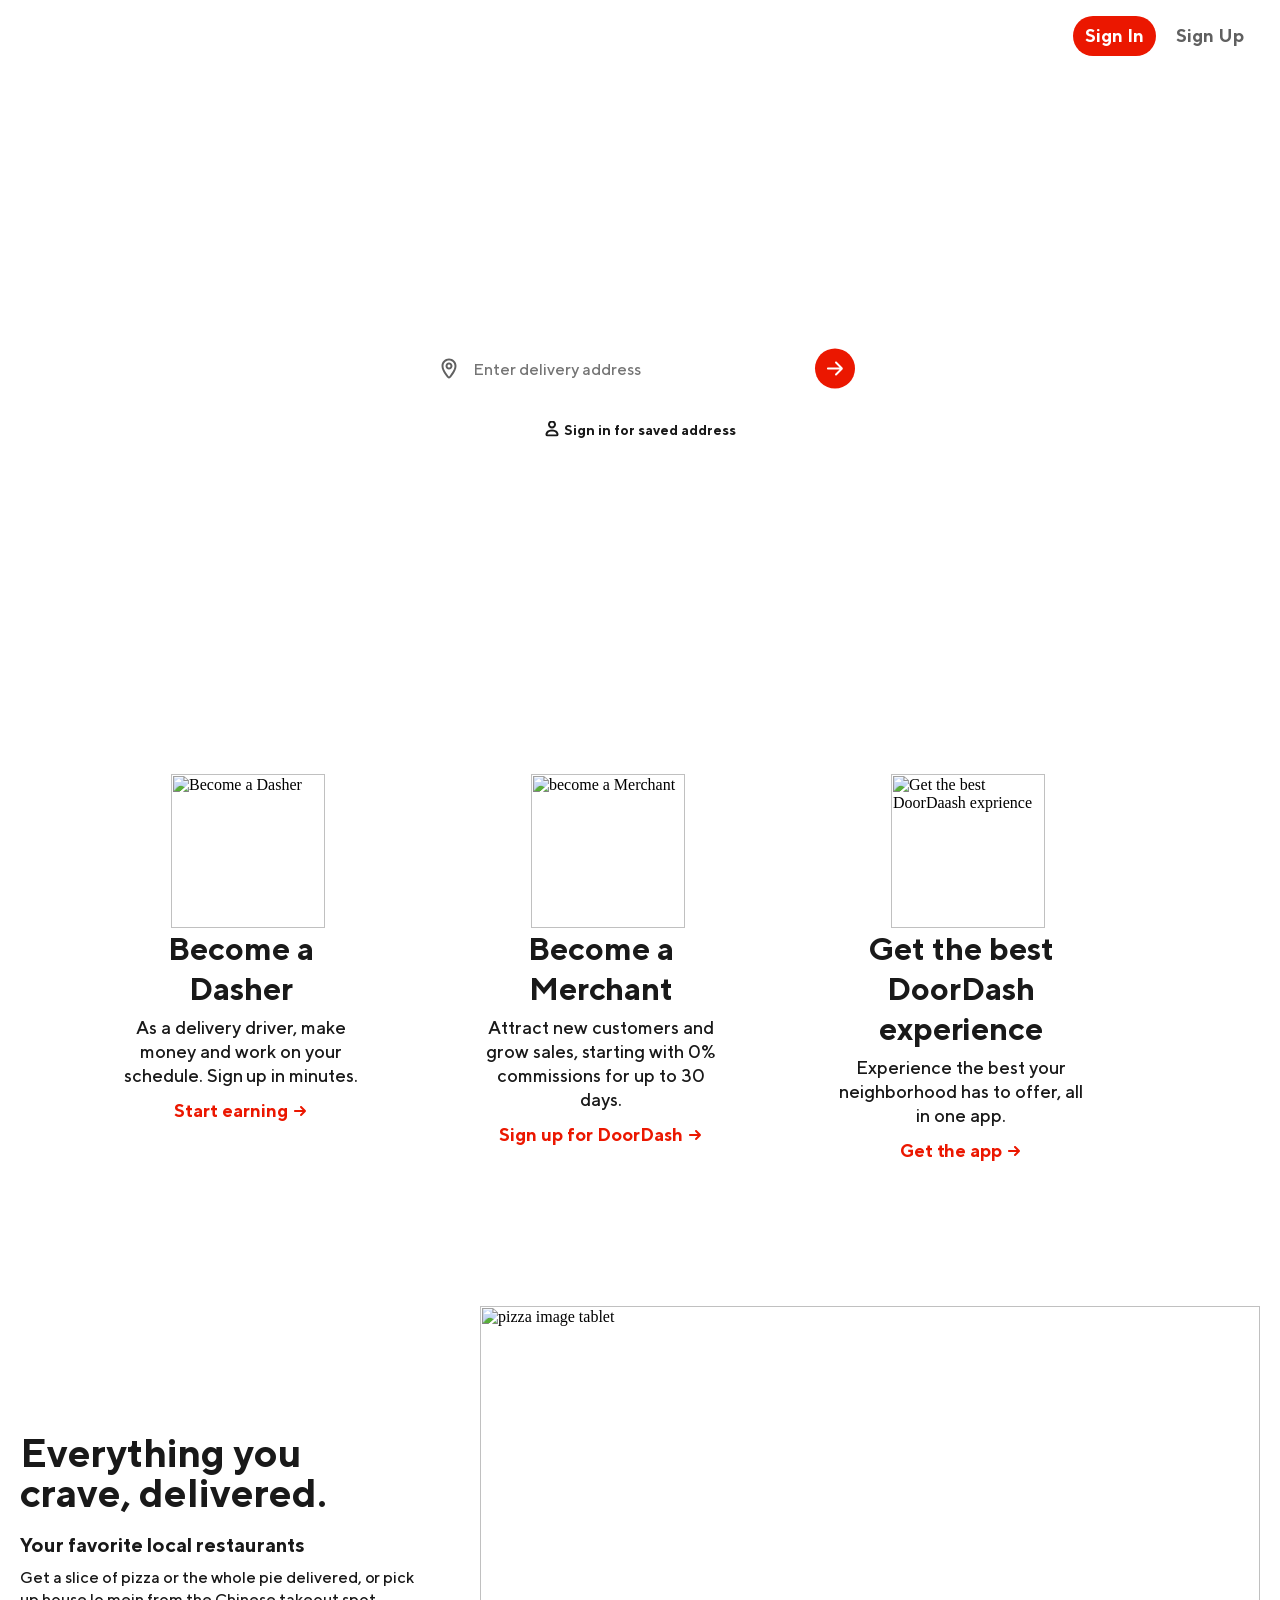
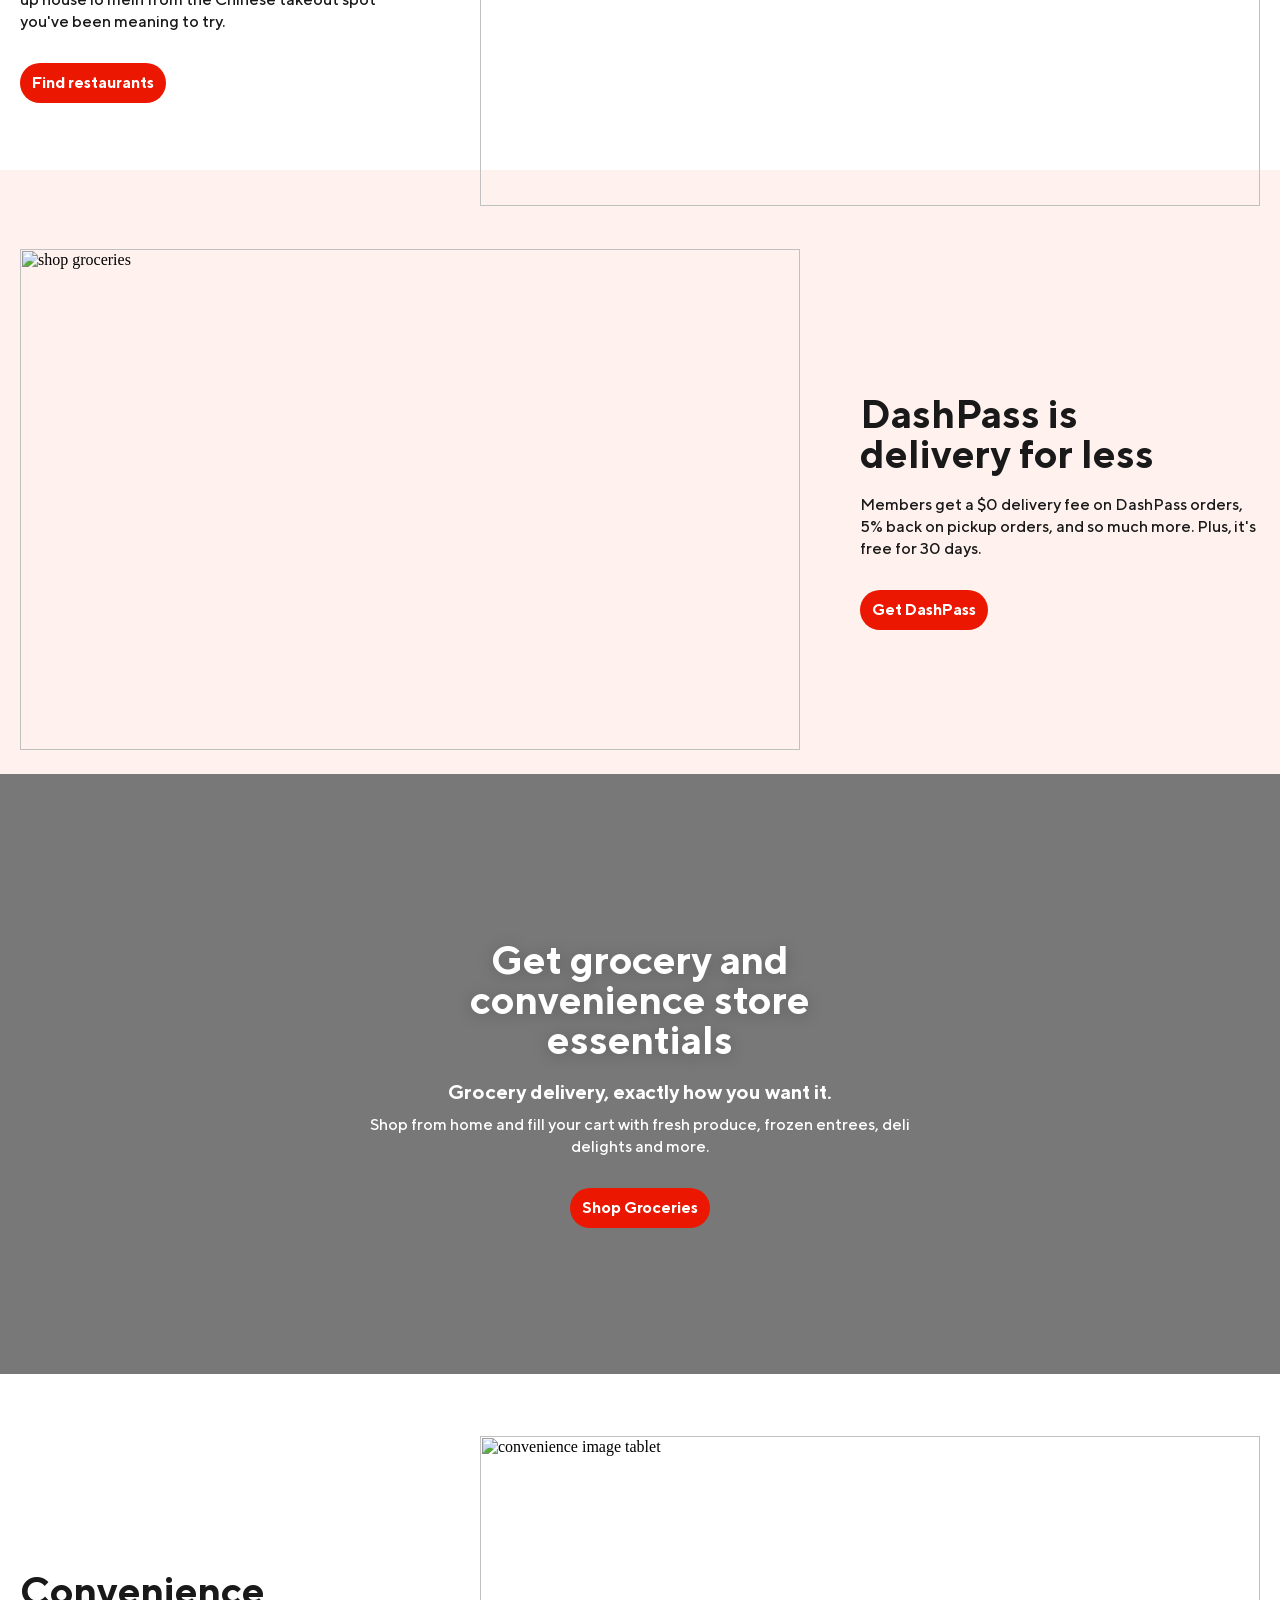
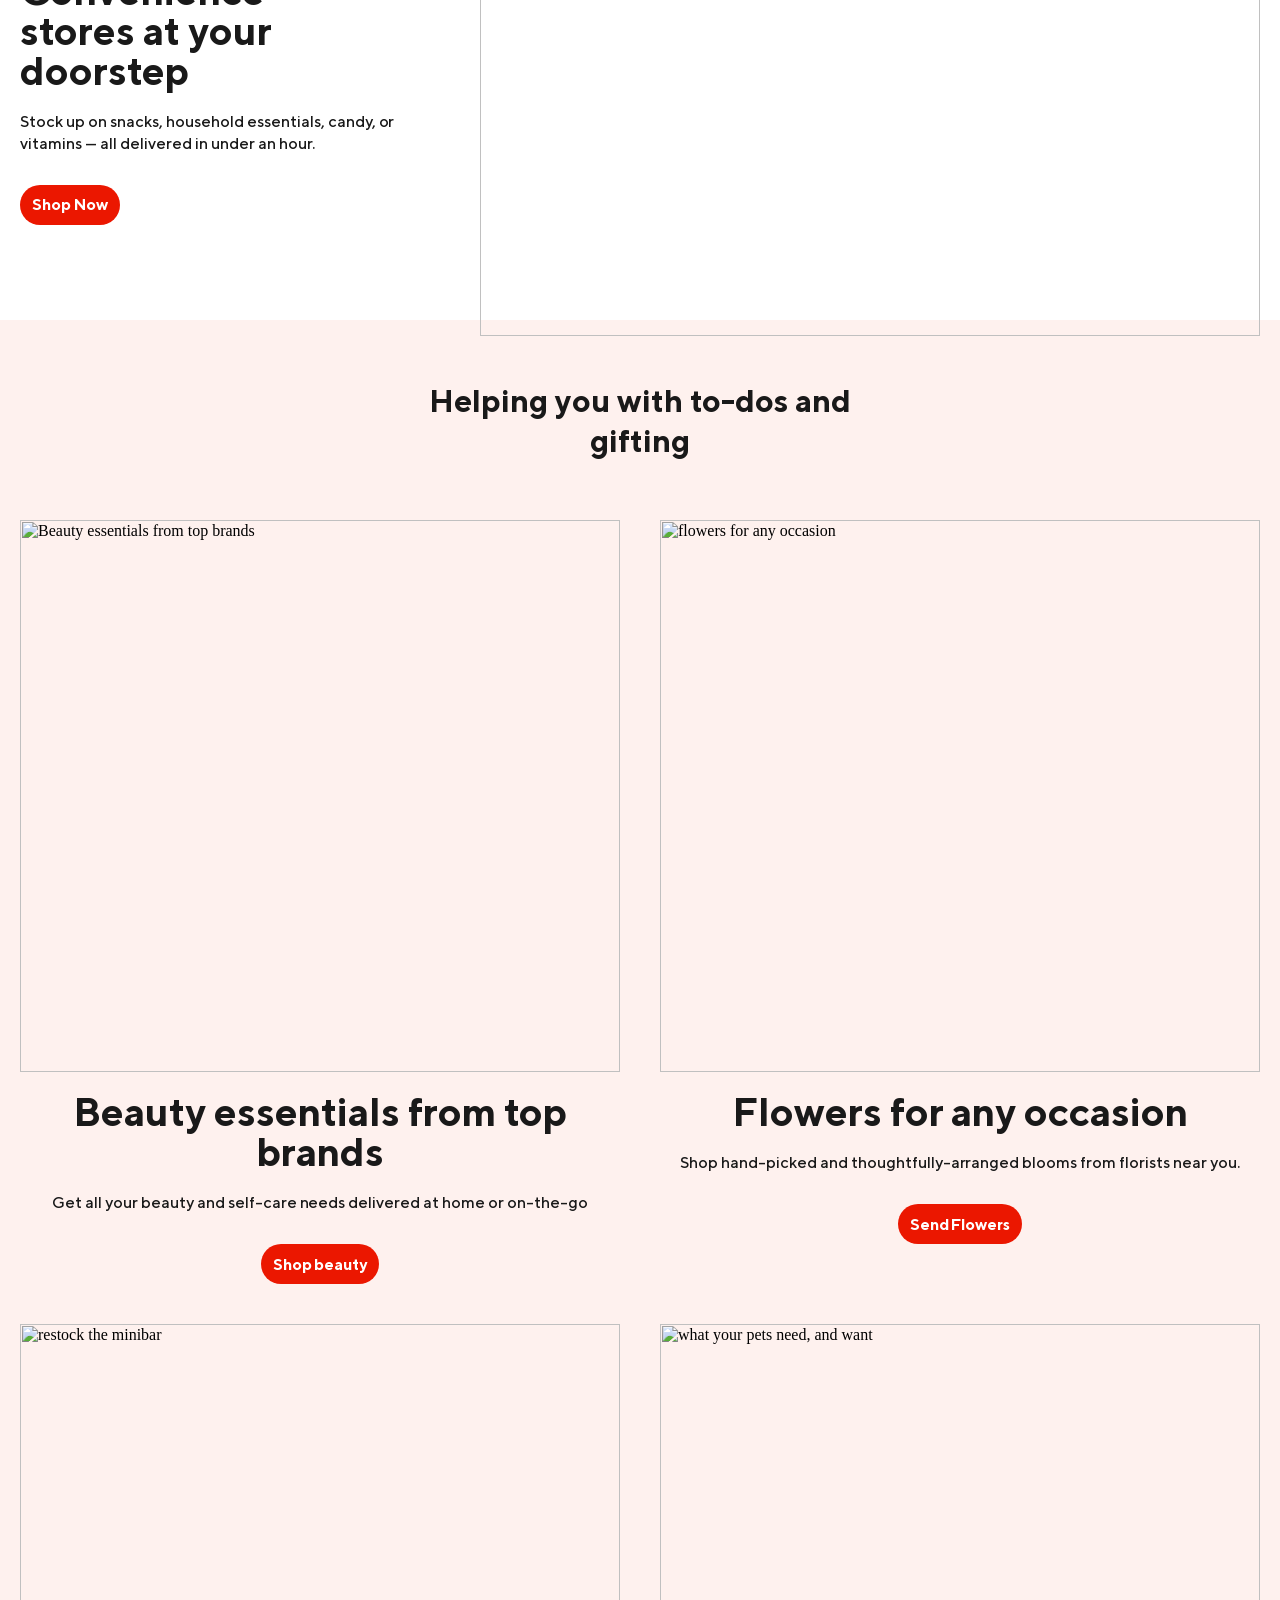
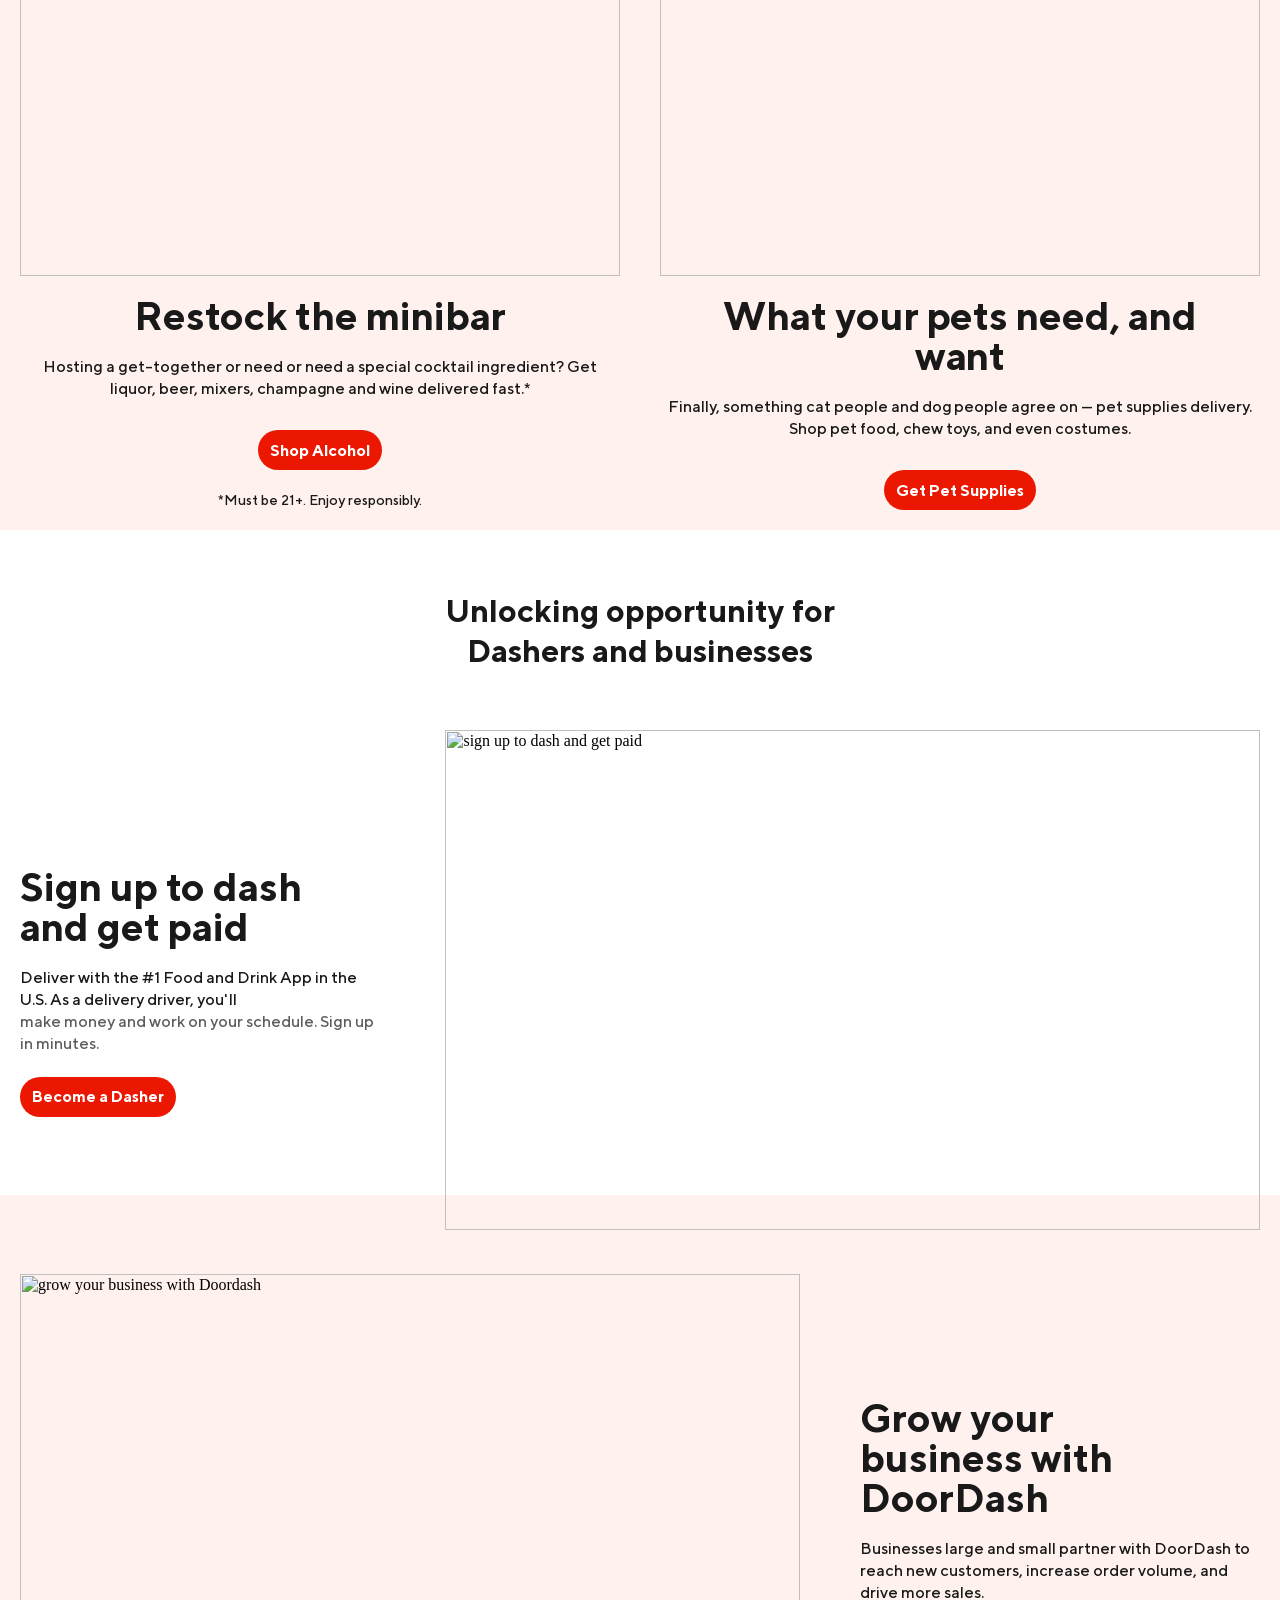
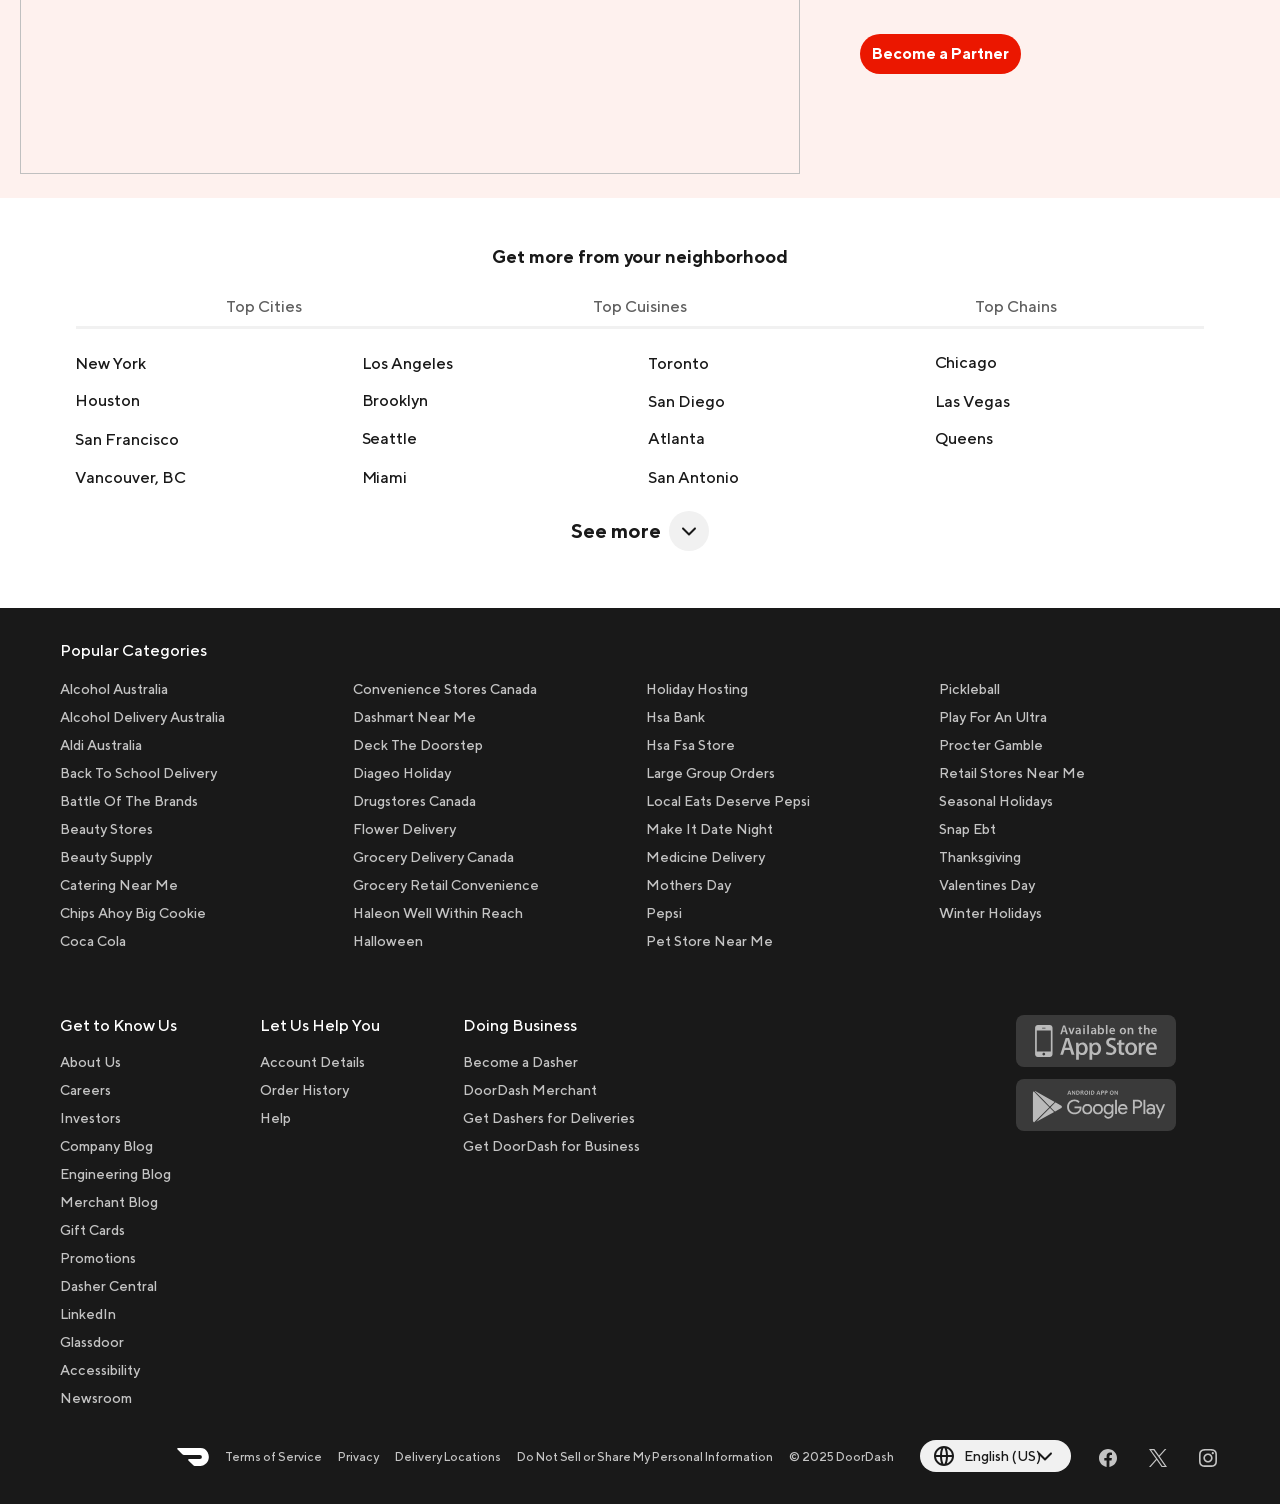
==== html and css/Doordash/index.html @ 16caa6de "first commit" ====
<html lang="en">

<head>
    <meta charset="UTF-8">
    <meta name="viewport" content="width=device-width, initial-scale=1.0">
    <title>Doordash</title>
    <link rel="stylesheet" href="styles.css">
</head>

<body>

    <!-- header section -->

    <div class="header">
        <div class="header-top">
            <div class="side-container-left">
                <span><img src="images/doordash red logo.svg" alt="Doordash first side logo" class="first-logo"></span>
            </div>
            <div class="middle-container">
                <div class="middle-content">
                    <span class="first-line">Browse faster in the app</span>
                    <span class="second-line">$0 delivery fee on first order</span>
                    <div class="third-line">
                        <span class="third-line-content">
                            <span class="all-stars">
                                <img src="images/rating star doordash.svg" alt="rating star" class="rating-star">
                                <img src="images/rating star doordash.svg" alt="rating star" class="rating-star">
                                <img src="images/rating star doordash.svg" alt="rating star" class="rating-star">
                                <img src="images/rating star doordash.svg" alt="rating star" class="rating-star">
                                <img src="images/half rating star.svg" alt="rating star" class="rating-star">
                            </span>
                            <span class="m-ratings">20M ratings</span>
                        </span>
                    </div>
                </div>
            </div>
            <div class="side-container-right">
                <button class="button-head"><span class="button-open">Open</span></button>
            </div>

        </div>
    </div>

    <!-- banner section -->

    <div class="banner">
        <div class="hero-logo">
            <div class="white-logo">
                <span><img src="images/white logo.svg" alt="white logo "></span>
            </div>
            <div class="white-banner">
                <span><img src="images/white banner.svg" alt="white banner"></span>
            </div>
        </div>
        <div class="delivery-section">
            <div class="delivery-heading">
                <h1>$0 DELIVERY FEE ON FIRST ORDER</h1>
            </div>

            <div class="login-section">
                <div class="login-button-main">
                    <div class="login-button">
                        <button class="login"><span id="login-none">Login</span><span id="sign-none">Sign
                                In</span></button>
                        <button class="open-app"><span id="login-none">Open App</span><span id="sign-none">Sign
                                Up</span></button>
                    </div>
                </div>
            </div>
            <div class="search-section">
                <div class="input-section">
                    <div class="search-icon">
                        <img src="images/search icon.svg" alt="search icon" class="search-icon-logo">
                        <img src="images/location icon.svg" alt="location icon" class="location-icon">
                    </div>
                    <div class="search-bar">
                        <input type="text" placeholder="Enter delivery address" class="search-bar">
                    </div>
                    <div class="arrow">
                        <button class="arrow-button"><img src="images/white arrow.svg" alt="white arrow"
                                class="white-arrow"></button>
                    </div>
                </div>
                <div class="login-location">
                    <button class="login-location-button"><img src="images/person.svg" alt="login person logo"><span
                            id="second-login">Login</span><span id="second-sign">Sign In</span><span
                            id="third-sign">Sign in for saved address</span></button>
                    <button class="login-location-button login-location-none"><img src="images/location.svg"
                            alt="location button"><span>Use
                            current Location</span></button>
                </div>
            </div>
        </div>
    </div>

    <!-- ad section -->

    <div class="ad-app">
        <div class="ad-app-section">
            <div class="ad-app-content">
                <div class="ad-app-content-section">
                    <div class="doordash-logo">
                        <span> <img src="images/red logo small.svg" alt="doordash red logo"></span>
                    </div>
                    <div class="ad-app-lines">
                        <div class="ad-first-line-div"><span class="ad-first-line">Browse faster in the app</span></div>
                        <div class="ad-second-line-div"> <span class="ad-second-line">$0 delivery fee on first
                                order</span></div>
                        <div class="ad-third-line-div">
                            <span class="ad-third-line">
                                <span class="all-stars-second">
                                    <img src="images/rating star doordash.svg" alt="rating star"
                                        class="rating-star-second">
                                    <img src="images/rating star doordash.svg" alt="rating star"
                                        class="rating-star-second">
                                    <img src="images/rating star doordash.svg" alt="rating star"
                                        class="rating-star-second">
                                    <img src="images/rating star doordash.svg" alt="rating star"
                                        class="rating-star-second">
                                    <img src="images/half rating star.svg" alt="rating star" class="rating-star-second">
                                </span>
                                <span class="ad-third-line-m">20M ratings</span>
                            </span>
                        </div>
                    </div>
                </div>
                <div class="continue-app-button">
                    <button class="continue-app"><span>Continue in app</span></button>
                </div>
            </div>
        </div>
    </div>

    <!-- business ad section -->

    <div class="ads">
        <div class="ads-second">
            <div class="ads-section ads-section-first">
                <div class="ads-images">
                    <img src="https://cdn.doordash.com/media/consumer/home/landing/new/ScootScoot.svg"
                        alt="Become a Dasher">
                </div>
                <div class="ads-first-details">
                    <div class="first-details">
                        <h2 class="details-heading details-heading-another">Become a Dasher</h2>
                        <h3 class="details-discreption">As a delivery driver, make money and work on your schedule. Sign
                            up
                            in minutes.</h3>
                    </div>
                    <div class="details-button-section">
                        <button class="details-button"><span>Start earning</span><img src="images/red arrow.svg"
                                alt=""></button>
                    </div>
                </div>
            </div>
            <div class="ads-section ads-section-second">
                <div class="ads-images">
                    <img src="	https://cdn.doordash.com/media/consumer/home/landing/new/Storefront.svg"
                        alt="become a Merchant">
                </div>
                <div class="ads-second-details">
                    <div class="second-details">
                        <h2 class="details-heading">Become a Merchant</h2>
                        <h3 class="details-discreption">Attract new customers and grow sales, starting with 0%
                            commissions
                            for up to 30 days.</h3>
                    </div>
                    <div class="details-button-section">
                        <button class="details-button"><span>Sign up for DoorDash</span><img src="images/red arrow.svg"
                                alt=""></button>
                    </div>
                </div>
            </div>
            <div class="ads-section ads-section-third">
                <div class="ads-images">
                    <img src="	https://cdn.doordash.com/media/consumer/home/landing/new/iphone.svg"
                        alt="Get the best DoorDaash exprience">
                </div>
                <div class="ads-third-details">
                    <div class="third-details">
                        <h2 class="details-heading">Get the best DoorDash experience</h2>
                        <h3 class="details-discreption">Experience the best your neighborhood has to offer, all in one
                            app.
                        </h3>
                    </div>
                    <div class="details-button-section">
                        <button class="details-button"><span>Get the app</span>
                            <div class="empty-div"></div><img src="images/red arrow.svg" alt="">
                        </button>
                    </div>
                </div>
            </div>
        </div>
    </div>

    <!-- details of doordash -->

    <div class="pizza-section">
        <div class="pizza-images">
            <img src="https://img.cdn4dd.com/cdn-cgi/image/fit=cover,format=auto,quality=60/https://cdn.doordash.com/managed/consumer/seo/home/landing_cta/download_the_app_mobile.png"
                alt="pizza image mobile" class="pizza-image-mobile">
            <img src="https://img.cdn4dd.com/cdn-cgi/image/fit=cover,format=auto,quality=60/https://cdn.doordash.com/managed/consumer/seo/home/landing_cta/download_the_app_desktop.png"
                alt="pizza image tablet" class="pizza-image-tablet">
        </div>
        <div class="pizza-content-main">
            <div class="pizza-content">
                <h2 class="pizza-crave">Everything you crave, delivered.</h2>
                <span class="favorite-restaurants">Your favorite local restaurants</span>
                <span class="favorite-restaurants-description">Get a slice of pizza or the whole pie delivered, or pick
                    up house lo mein from the Chinese takeout spot you've been meaning to try.</span>
                <div class="find-restaurants">
                    <button class="find-restaurants-button"><span>Find restaurants</span></button>
                </div>
            </div>
        </div>
    </div>
    <div class="dashpass-section">
        <div class="dashpass-image">
            <img src="https://img.cdn4dd.com/cdn-cgi/image/fit=cover,format=auto,quality=60/https://cdn.doordash.com/managed/consumer/seo/home/landing_cta/dashpass_mobile.png"
                alt="shop groceries" class="shop-groceries-mobile">
            <img src="https://img.cdn4dd.com/cdn-cgi/image/fit=cover,format=auto,quality=60/https://cdn.doordash.com/managed/consumer/seo/home/landing_cta/dashpass_desktop.png"
                alt="shop groceries" class="shop-groceries-tablet">
        </div>
        <div class="dashpass-content">
            <h2>DashPass is delivery for less</h2>
            <p>Members get a $0 delivery fee on DashPass orders, 5% back on pickup orders, and so much more. Plus, it's
                free for 30 days.</p>
            <div class="get-dashpass">
                <button class="get-dashpass-button"><span class="get-dashpass-button-text">Get DashPass</span></button>
            </div>
        </div>
    </div>

    <!-- grocerie section -->

    <div class="groceries-section">
        <div class="groceries-background">
            <div class="groceries-content-section">
                <h2>Get grocery and convenience store essentials</h2>
                <span class="groceries-discreption">Grocery delivery, exactly how you want it.</span>
                <p>Shop from home and fill your cart with fresh produce, frozen entrees, deli delights and more.</p>
                <button class="groceries-content-button"><span class="shop-groceries">Shop Groceries</span></button>
            </div>
        </div>
    </div>

    <!-- convenience store -->

    <div class="convenience-section">
        <div class="convenience-details">
            <div class="convenience-image">
                <img src="https://img.cdn4dd.com/cdn-cgi/image/fit=cover,format=auto,quality=60/https://cdn.doordash.com/managed/consumer/seo/home/landing_cta/convenience_mobile.png"
                    alt="convenience image mobile" class="convenience-image-mobile">
                <img src="https://img.cdn4dd.com/cdn-cgi/image/fit=cover,format=auto,quality=60/https://cdn.doordash.com/managed/consumer/seo/home/landing_cta/convenience_desktop.png"
                    alt="convenience image tablet" class="convenience-image-tablet">
            </div>
            <div class="convenience-details-section">
                <h2>Convenience stores at your doorstep</h2>
                <p>Stock up on snacks, household essentials, candy, or vitamins — all delivered in under an hour.</p>
                <div class="convenience-button"><button><span>Shop Now</span></button></div>
            </div>
        </div>
    </div>

    <!-- scroll section -->

    <div class="scroll-heading">
        <span class="scroll-heading-content">Helping you with to-dos and gifting</span>
    </div>

    <div class="scroll-section">
        <!-- scroll first section -->
        <div class="scroll-content">
            <div class="scroll-section-image">
                <img src="https://img.cdn4dd.com/cdn-cgi/image/fit=cover,format=auto,quality=60/https://cdn.doordash.com/managed/consumer/seo/home/landing_cta/beauty_mobile.png"
                    alt="Beauty essentials from top brands" class="scroll-image-mobile">
                <img src="https://img.cdn4dd.com/cdn-cgi/image/fit=cover,format=auto,quality=60/https://cdn.doordash.com/managed/consumer/seo/home/landing_cta/beauty_desktop.png"
                    alt="Beauty essentials from top brands" class="scroll-image-tablet">
            </div>
            <div class="scroll-section-details">
                <h2>Beauty essentials from top brands</h2>
                <span class="scroll-para">Get all your beauty and self-care needs delivered at home or on-the-go</span>
                <div class="scroll-section-button">
                    <button class="scroll-button">
                        <p>Shop beauty</p>
                    </button>
                </div>
            </div>
        </div>

        <!-- scroll second section -->

        <div class="scroll-content">
            <div class="scroll-section-image">
                <img src="https://img.cdn4dd.com/cdn-cgi/image/fit=cover,format=auto,quality=60/https://cdn.doordash.com/managed/consumer/seo/home/landing_cta/flowers_mobile.png"
                    alt="flowers for any occasion" class="scroll-image-mobile">
                <img src="https://img.cdn4dd.com/cdn-cgi/image/fit=cover,format=auto,quality=60/https://cdn.doordash.com/managed/consumer/seo/home/landing_cta/flowers_desktop.png"
                    alt="flowers for any occasion" class="scroll-image-tablet">
            </div>
            <div class="scroll-section-details">
                <h2>Flowers for any occasion</h2>
                <span class="scroll-para">Shop hand-picked and thoughtfully-arranged blooms from florists near
                    you.</span>
                <div class="scroll-section-button">
                    <button class="scroll-button">
                        <p>Send Flowers</p>
                    </button>
                </div>
            </div>
        </div>

        <!-- scroll third section -->

        <div class="scroll-content">
            <div class="scroll-section-image">
                <img src="https://img.cdn4dd.com/cdn-cgi/image/fit=cover,format=auto,quality=60/https://cdn.doordash.com/managed/consumer/seo/home/landing_cta/alcohol_mobile.png"
                    alt="restock the minibar" class="scroll-image-mobile">
                <img src="https://img.cdn4dd.com/cdn-cgi/image/fit=cover,format=auto,quality=60/https://cdn.doordash.com/managed/consumer/seo/home/landing_cta/alcohol_desktop.png"
                    alt="restock the minibar" class="scroll-image-tablet">
            </div>
            <div class="scroll-section-details">
                <h2>Restock the minibar</h2>
                <span class="scroll-para">Hosting a get-together or need or need a special cocktail ingredient? Get
                    liquor, beer, mixers, champagne and wine delivered fast.*</span>
                <div class="scroll-section-button">
                    <button class="scroll-button">
                        <p>Shop Alcohol</p>
                    </button>
                </div>
                <span class="warning">*Must be 21+. Enjoy responsibly.</span>
            </div>
        </div>

        <!-- scroll fourth section -->

        <div class="scroll-content">
            <div class="scroll-section-image">
                <img src="https://img.cdn4dd.com/cdn-cgi/image/fit=cover,format=auto,quality=60/https://cdn.doordash.com/managed/consumer/seo/home/landing_cta/pet_supplies_mobile.png"
                    alt="what your pets need, and want" class="scroll-image-mobile">
                <img src="https://img.cdn4dd.com/cdn-cgi/image/fit=cover,format=auto,quality=60/https://cdn.doordash.com/managed/consumer/seo/home/landing_cta/pet_supplies_desktop.png"
                    alt="what your pets need, and want" class="scroll-image-tablet">
            </div>
            <div class="scroll-section-details">
                <h2>What your pets need, and want</h2>
                <span class="scroll-para">Finally, something cat people and dog people agree on — pet supplies
                    delivery. Shop pet food, chew toys, and even costumes.</span>
                <div class="scroll-section-button">
                    <button class="scroll-button">
                        <p>Get Pet Supplies</p>
                    </button>
                </div>
            </div>
        </div>
    </div>

    <!-- second last section -->

    <div class="opportunity-heading-section">
        <span class="opportunity-heading">Unlocking opportunity for Dashers and businesses</span>
    </div>
    <div class="get-paid-section">
        <div class="get-paid-image">
            <img src="https://img.cdn4dd.com/cdn-cgi/image/fit=cover,format=auto,quality=60/https://cdn.doordash.com/managed/consumer/seo/home/landing_cta/become_a_dasher_mobile.png"
                alt="sign up to dash and get paid" class="get-paid-image-mobile">
            <img src="https://img.cdn4dd.com/cdn-cgi/image/fit=cover,format=auto,quality=60/https://cdn.doordash.com/managed/consumer/seo/home/landing_cta/become_a_dasher_desktop.png"
                alt="sign up to dash and get paid" class="get-paid-image-tablet">
        </div>
        <div class="get-paid-content">
            <h2>Sign up to dash and get paid</h2>
            <span class="get-paid-para">Deliver with the #1 Food and Drink App in the U.S. As a delivery driver, you'll
                <div class="social-media">
                    make money and work on your schedule. Sign up in minutes.
                </div>
            </span>
            <div class="get-paid">
                <button class="get-paid-button"><span class="get-paid-button-text">Become a Dasher</span></button>
            </div>
        </div>
    </div>
    <div class="business-partner-section">
        <div class="business-partner">
            <div class="business-partner-image">
                <img src="https://img.cdn4dd.com/cdn-cgi/image/fit=cover,format=auto,quality=60/https://cdn.doordash.com/managed/consumer/seo/home/landing_cta/work_with_doordash_mobile.png"
                    alt="Grow your business with DoorDash" class="business-partner-image-mobile">
                <img src="https://img.cdn4dd.com/cdn-cgi/image/fit=cover,format=auto,quality=60/https://cdn.doordash.com/managed/consumer/seo/home/landing_cta/work_with_doordash_desktop.png"
                    alt="grow your business with Doordash" class="business-partner-image-tablet">
            </div>
            <div class="business-partner-content">
                <h2>Grow your business with DoorDash</h2>
                <span class="business-para">Businesses large and small partner with DoorDash to reach new customers,
                    increase order volume, and drive more sales.</span>
                <div class="business-partner-button">
                    <button class="business-button"><span class="business-button-text">Become a Partner</span></button>
                </div>
            </div>
        </div>
    </div>
    

    <!-- last section -->

    <div class="neighborhood-main">
        <div class="neighborhood-section">
            <h2 class="neighborhood-section-heading">Get more from your neighborhood</h2>
            <div class="neighborhood-content-section">
                <div class="neighborhood-heading-section">
                    <div class="neighborhood-sub-heading">
                        <span>Top Cities</span>
                    </div>
                    <div class="neighborhood-sub-heading">
                        <span>Top Cuisines</span>
                    </div>
                    <div class="neighborhood-sub-heading">
                        <span>Top Chains</span>
                    </div>
                </div>
                <div class="top-cities">
                    <div class="top-cities-column">
                        <span>New York</span>
                        <span>Los Angeles</span>
                        <span>Toronto</span>
                        <span class="top">Chicago</span>
                        <span class="top">Houston</span>
                        <span class="top">Brooklyn</span>
                        <span>San Diego</span>
                        <span>Las Vegas</span>
                        <span>San Francisco</span>
                        <span class="top">Seattle</span>
                        <span class="top">Atlanta</span>
                        <span class="top">Queens</span>
                        <span>Vancouver, BC</span>
                        <span>Miami</span>
                        <span>San Antonio</span>
                    </div>
                    <div class="see-more-button">
                        <span class="see-more">See more</span>
                        <button class="see-more-down-arrow"><img src="images/down arrow.svg" alt="down arrow"></button>
                    </div>
                </div>
            </div>
        </div>
    </div>
    

    <!-- footer section -->

    <div class="footer">
        <div class="footer-section">
            <div class="footer-section-width">
                <footer class="footer-content">
                    <div class="footer-content-section">
                        <h2 class="footer-heading">Popular Categories</h2>
                        <div class="footer-items">
                            <div class="footer-first-section">
                                <span>Alcohol Australia</span>
                                <span>Alcohol Delivery Australia</span>
                                <span>Aldi Australia</span>
                                <span>Back To School Delivery</span>
                                <span>Battle Of The Brands</span>
                                <span>Beauty Stores</span>
                                <span>Beauty Supply</span>
                                <span>Catering Near Me</span>
                                <span>Chips Ahoy Big Cookie</span>
                                <span>Coca Cola</span>
                            </div>
                            <div class="footer-second-section">
                                <span>Convenience Stores Canada</span>
                                <span>Dashmart Near Me</span>
                                <span>Deck The Doorstep</span>
                                <span>Diageo Holiday</span>
                                <span>Drugstores Canada</span>
                                <span>Flower Delivery</span>
                                <span>Grocery Delivery Canada</span>
                                <span>Grocery Retail Convenience</span>
                                <span>Haleon Well Within Reach</span>
                                <span>Halloween</span>
                            </div>
                            <div class="footer-third-section">
                                <span>Holiday Hosting</span>
                                <span>Hsa Bank</span>
                                <span>Hsa Fsa Store</span>
                                <span>Large Group Orders</span>
                                <span>Local Eats Deserve Pepsi</span>
                                <span>Make It Date Night</span>
                                <span>Medicine Delivery</span>
                                <span>Mothers Day</span>
                                <span>Pepsi</span>
                                <span>Pet Store Near Me</span>
                            </div>
                            <div class="footer-fourth-section">

                                <span>Pickleball</span>
                                <span>Play For An Ultra</span>
                                <span>Procter Gamble</span>
                                <span>Retail Stores Near Me</span>
                                <span>Seasonal Holidays</span>
                                <span>Snap Ebt</span>
                                <span>Thanksgiving</span>
                                <span>Valentines Day</span>
                                <span>Winter Holidays</span>
                            </div>
                        </div>
                    </div>
                    <div class="footer-second-content-section">
                        <div class="app-icon-section">
                            <div class="app-icon">
                                <div class="app-store">
                                    <img src="images/app store.svg" alt="app story">
                                </div>
                                <div class="play-store">
                                    <img src="images/play store.svg" alt="play store">
                                </div>
                            </div>
                        </div>
                        <div class="know-us-main">
                            <div class="know-us">
                                <h2>Get to Know Us</h2>
                                <div class="know-us-content">
                                    <span>About Us</span>
                                    <span>Careers</span>
                                    <span>Investors</span>
                                    <span>Company Blog</span>
                                    <span>Engineering Blog</span>
                                    <span>Merchant Blog</span>
                                    <span>Gift Cards</span>
                                    <span>Promotions</span>
                                    <span>Dasher Central</span>
                                    <span>LinkedIn</span>
                                    <span>Glassdoor</span>
                                    <span>Accessibility</span>
                                    <span>Newsroom</span>
                                </div>
                            </div>
                            <div class="help-you">
                                <h2>Let Us Help You</h2>
                                <div class="know-us-content">
                                    <span>Account Details</span>
                                    <span>Order History</span>
                                    <span>Help</span>
                                </div>
                            </div>
                            <div class="do-business">
                                <h2>Doing Business</h2>
                                <div class="know-us-content">
                                    <span>Become a Dasher</span>
                                    <span>DoorDash Merchant</span>
                                    <span>Get Dashers for Deliveries</span>
                                    <span>Get DoorDash for Business</span>
                                </div>
                            </div>
                        </div>
                        <div class="footer-last-section">
                            <div class="terms-service">
                                <div class="last-logo">
                                    <img src="images/last white logo.svg" alt="last-logo">
                                </div>
                                <span>Terms of Service</span>
                                <span>Privacy</span>
                                <span>Delivery Locations</span>
                                <span>Do Not Sell or Share My Personal Information</span>
                                <span>© 2025 DoorDash</span>
                            </div>
                            <div class="language-selector">
                                <button class="last-button">
                                    <div class="button-global"><img src="images/global.svg" alt="global">
                                    </div>
                                    English (US)
                                    <span><img src="images/down arrow.svg" alt="down arrow"></span>
                                </button>
                            </div>
                            <span><img src="images/facebook.svg" alt="facebook"></span>
                            <span class="x"><img src="images/x.svg" alt="x"></span>
                            <span class="x"><img src="images/insta.svg" alt="insta"></span>
                        </div>
                    </div>
                </footer>
            </div>
        </div>
    </div>

</body>

</html>
---- html and css/Doordash/styles.css ----
@font-face {
    font-family: BBold;
    src: url(fonts/TTNorms-Bold.woff2);
}

@font-face {
    font-family: ExtraBold;
    src: url(fonts/TTNorms-ExtraBold.woff2);
}

@font-face {
    font-family: MMedium;
    src: url(fonts/TTNorms-Medium.woff2);
}

@font-face {
    font-family: RRegular;
    src: url(fonts/TTNorms-Regular.woff2);
}


/* /mobile screen */


* {
    margin: 0;
    padding: 0;
    /* overflow: hidden; */
}

/* Header section*/

.header {
    margin-top: 16px;
}

.header-top {
    max-width: 100%;
    display: grid;
    grid-template-rows: auto auto auto;
    grid-template-columns: auto 1fr auto;
    column-gap: 8px;
    padding: 8px;

}

.first-logo {
    border: 1px solid #f1f1f1ff;
    border-radius: 12px;
}

.first-logo img {
    width: 64px;
    height: 64px;
}

.middle-container {
    align-items: center;
    justify-content: space-between;
    gap: 8px;
}

.first-line {
    color: #191919ff;
    font-size: 16px;
    font-weight: 700;
    line-height: 22px;
    font-family: BBold;
    letter-spacing: -0.01px;
    text-overflow: ellipsis;
    white-space: nowrap;
    margin-left: 0.5px;
    padding: 0;
}

.second-line {
    color: #606060;
    font-size: 14px;
    font-weight: 500;
    line-height: 21px;
    font-family: MMedium;
    letter-spacing: -0.01px;
    text-overflow: ellipsis;
    overflow: hidden;
    white-space: nowrap;
    margin-left: 0.5px;
    padding: 0;
    height: 20px;
    width: 213px;
}

.third-line {
    color: #606060;
    font-size: 14px;
    font-weight: 500;
    line-height: 20px;
    font-family: MMedium;
    letter-spacing: -0.01px;
    text-overflow: ellipsis;
    overflow: hidden;
    white-space: nowrap;
    /* margin-left: 1px; */
    padding: 0;
    display: flex;
}

.all-stars {
    margin-left: 3px;
    gap: auto;
}

.rating-star {
    margin-right: -1px;
}

.rating-star:nth-child(1) {
    margin-right: -1.5px;
}

.rating-star:nth-child(2) {
    margin-right: -0.5px;
}

.rating-star:nth-child(3) {
    margin-right: -1px;
}

.rating-star:nth-child(4) {
    margin-right: -0.5px;
}

.m-ratings {
    margin-left: 4px;
    position: relative;
    bottom: 1px;
}

.side-container-right {
    align-self: center;
}

.button-head {
    position: relative;
    max-width: 100;
    display: inline-flex;
    min-height: 32px;
    width: auto;
    align-items: center;
    border-radius: 50px;
    text-align: center;
    background-color: #eb1700ff;
    border: none;
    color: #ffffffff;
}

.button-open {
    color: #ffffffff;
    font-family: BBold;
    font-size: 16px;
    font-weight: 700;
    line-height: 22px;
    letter-spacing: -0.01px;
    display: block;
    margin: 0;
    padding: 0 12px;
}

/* banner section */

.banner {
    background-image: url(https://img.cdn4dd.com/cdn-cgi/image/fit=cover,format=auto,quality=60/https://cdn.doordash.com/managed/consumer/seo/home/hero_v3/hero_mobile.png);
    height: 551px;
    padding: 0 8px;
    display: flex;
    flex-flow: column;
    align-items: center;
    z-index: 1;
    justify-content: center;
    background-size: cover;
    background-repeat: no-repeat;
    background-position: center center;
}

.hero-logo {
    display: flex;
    gap: 8px;
    max-width: 100%;
    align-items: center;
    justify-content: flex-start;
    flex-direction: row;
    margin: 20px 0;
}

.delivery-heading {
    color: #ffffffff;
    width: 350px;
    text-align: center;
    justify-content: center;
}

.delivery-heading h1 {
    font-family: TTNormsProCond-Blk, -apple-system, BlinkMacSystemFont, "Segoe UI", Roboto, Helvetica, Arial, sans-serif, "Apple Color Emoji", "Segoe UI Emoji", "Segoe UI Symbol";
    line-height: 28px;
    font-weight: 900;
    font-size: 32px;
    margin-bottom: 24px;
}

.login-section {
    margin-top: 16px;
    top: 100px;
}

.login-button-main {
    top: 95px;
    position: absolute;
    left: 0px;
    right: 0px;
}

.login-button {
    margin-top: 16px;
    z-index: 1;
    display: flex;
    justify-content: flex-end;
    padding-right: 24px;
    padding-left: 16px;
    gap: 8px;
}

.login {
    position: relative;
    max-width: 100%;
    padding: 0 12px;
    display: inline-flex;
    min-height: 40px;
    width: auto;
    align-items: center;
    justify-content: flex-start;
    border: none;
    border-radius: 50px;
    cursor: pointer;
    text-decoration: none;
    text-align: center;
    background-color: #ffffffff;
    color: #191919ff;
}

.login span {
    font-family: BBold;
    font-size: 16px;
    font-weight: 700;
    line-height: 22px;
    letter-spacing: -0.01px;
    display: block;
}

#sign-none {
    display: none;
}

.open-app {
    position: relative;
    max-width: 100%;
    padding: 0 12px;
    display: inline-flex;
    min-height: 40px;
    width: auto;
    align-items: center;
    justify-content: flex-start;
    border: none;
    border-radius: 50px;
    cursor: pointer;
    text-decoration: none;
    text-align: center;
    background-color: #eb1700ff;
    color: #ffffffff;
}

.open-app span {
    font-family: BBold;
    font-size: 16px;
    font-weight: 700;
    line-height: 22px;
    letter-spacing: -0.01px;
    display: block;
}

.search-section {
    display: flex;
    flex-direction: column;
    align-items: center;
    justify-content: center;
    width: 100%;
}

.input-section {
    font-family: MMedium;
    font-size: 16px;
    line-height: 22px;
    letter-spacing: -0.01px;
    font-weight: 500;
    color: #191919ff;
    display: flex;
    align-items: center;
    padding: 6px 16px;
    background-color: #ffffffff;
    border-radius: 9999px;

}

.search-icon {
    max-width: 100%;
    margin-right: 12px;
}

.location-icon {
    display: none;
}

.search-bar {
    font-family: MMedium;
    line-height: 22px;
    letter-spacing: -0.01px;
    font-size: 16px;
    width: 100%;
    font-weight: 500;
    color: #606060ff;
    background: inherit;
    display: flex;
    border: none;
    outline: none;
    margin-right: 6px;
}

.arrow-button {
    background-color: #eb1700ff;
    border-radius: 9999px;
    position: relative;
    max-width: 100%;
    margin: 0px;
    display: inline-flex;
    min-height: 40px;
    border: none;
    cursor: pointer;
    text-align: center;
    height: 40px;
    width: 40px;
    -webkit-box-align: center;
    align-items: center;
    -webkit-box-pack: center;
    justify-content: center;
}

.login-location {
    display: flex;
    gap: 12px;
    margin-top: 16px;
}

.login-location-button {
    position: relative;
    max-width: 100%;
    display: inline-flex;
    min-height: 32px;
    width: auto;
    -webkit-box-align: start;
    align-items: center;
    -webkit-box-pack: start;
    justify-content: flex-start;
    border-radius: 9999px;
    border: none;
    cursor: pointer;
    background-color: #ffffffff;
    color: #191919ff;
    padding: 0 12px;
}

.login-location-button img {
    width: 16px;
}



.login-location-button span {
    font-family: BBold;
    font-size: 14px;
    font-weight: 700;
    line-height: 20px;
    letter-spacing: -0.01px;
    text-align: center;
    display: block;
    text-overflow: ellipsis;
    margin-left: 4px !important;
}

#second-sign {
    display: none;
}

#third-sign {
    display: none;
}

/* ad section */

.ad-app {
    width: 100%;
    margin: 0 auto;
    flex: 1 0 auto;
}

.ad-app-section {
    margin: 20px 20px 0px;
}

.ad-app-content {
    border-radius: 12px;
    border: 1px solid #f1f1f1ff;
    padding: 20px 20px 20px 20px;
    background-color: #f7f7f7ff;
}

.ad-app-content-section {
    display: flex;
    text-align: left;
}

.doordash-logo {

    width: 42px;
    height: 42px;
    margin-right: 8px;
    padding: 8px;
    border: 1px solid #f1f1f1ff !important;
    background-color: #ffffffff;
    border-radius: 12px;
    align-items: center;
}

.ad-app-line {
    max-width: 100%;
    display: block;
}

.ad-first-line-div {
    margin-top: -1px !important;
    position: relative;
    right: -0.5px;
}

.ad-first-line {
    color: #191919ff;
    font-size: 18px;
    font-weight: 700;
    line-height: 22px;
    font-family: BBold;
    letter-spacing: -0.01px;
    text-overflow: ellipsis;
    white-space: nowrap;
    margin: 0;
    padding: 0;
}

.ad-second-line-div {
    margin-right: 0.5px;
}

.ad-second-line {
    color: #606060;
    font-size: 14px;
    font-weight: 500;
    line-height: 21px;
    font-family: MMedium;
    letter-spacing: -0.01px;
    text-overflow: ellipsis;
    overflow: hidden;
    white-space: nowrap;
    margin-left: 4.5px !important;
    margin-top: 2px !important;
    padding: 0;
}

.ad-third-line-div {
    margin-top: 2px;
    margin-left: 5px;
}

.ad-third-line {
    margin-top: 2px;
}

.all-stars-second {
    margin-left: -2px;
    position: relative;
    top: 0.5px;
}

.rating-star-second:nth-child(1) {
    margin-left: 0px;
}

.rating-star-second:nth-child(2) {
    margin-left: -2.5px;
}

.rating-star-second:nth-child(3) {
    margin-left: -2px;
}

.rating-star-second:nth-child(4) {
    margin-left: -2px;
}

.rating-star-second {
    margin-left: -2px;
}

.ad-third-line-m {
    color: #606060;
    font-size: 14px;
    font-weight: 500;
    line-height: 21px;
    font-family: MMedium;
    letter-spacing: -0.01px;
    text-overflow: ellipsis;
    overflow: hidden;
    white-space: nowrap;
    margin-left: 2px !important;
    margin-top: 2px !important;
    padding: 0;
}

.continue-app {
    margin-top: 15px !important;
    position: relative;
    max-width: 100%;
    display: flex;
    min-height: 40px;
    width: 100%;
    -webkit-box-align: center;
    align-items: center;
    -webkit-box-pack: center;
    justify-content: center;
    border-radius: 9999px;
    border: none;
    text-align: center;
    background-color: #eb1700ff;
    color: #ffffffff;
}

.continue-app span {
    color: #ffffffff;
    font-family: BBold;
    font-size: 16px;
    font-weight: 700;
    line-height: 22px;
    letter-spacing: -0.01px;
    text-align: center;
    display: block;
    text-overflow: ellipsis;
    max-width: 100%;
    overflow: hidden;
    border: none;
    padding-bottom: 1px;
}

/* /business ad section */

.ads {
    max-width: 768px;
    margin: 0 auto;
    display: flex;
    -webkit-box-pack: center;
    justify-content: center;
    flex-direction: column;
    margin-top: 40px;
    padding: 8px;
    margin: 40px 0;
}

.ads-section {
    display: flex;
    padding: 16px;
}

.ads-images {
    margin-right: 32px;


}

.ads-images img {
    height: 88px;
    width: 88px;
}

.details-heading {
    color: #191919ff;
    font-family: BBold;
    font-size: 32px;
    font-weight: 700;
    line-height: 40px;
    letter-spacing: -0.01px;
    text-align: left;
    text-transform: none;
    display: block;
}

.details-discreption {
    color: #191919ff;
    font-family: MMedium;
    font-size: 18px;
    font-weight: 500;
    line-height: 24px;
    letter-spacing: -0.01px;
    text-align: left;
    display: block;

}

.details-button {
    border: 0;
    padding: 0;
    margin: 12px 0 0 0;
    cursor: point;
    background-color: transparent;
    border: none;
    display: flex;
    -webkit-box-align: center;
    align-items: center;
}

.details-button span {
    color: #eb1700ff;
    font-family: BBold;
    font-size: 14px;
    font-weight: 700;
    line-height: 20px;
    letter-spacing: -0.01px;
    display: block;
    margin-right: 4px;
}

.details-button img {
    margin-bottom: 1px;
}

.pizza-section {
    margin-bottom: -300px;
    /* display: flex; */
    padding: 20px;
    max-width: 90%;
    align-items: center;
    overflow: hidden;
}

.pizza-images {
    width: 100%;
}

.pizza-images img {
    width: 100%;
    height: 180px;
    object-fit: cover;
    object-position: center -27px;
}

.pizza-image-tablet {
    display: none;
}

.pizza-content {
    display: flex;
    flex-direction: column;
    text-align: left;
}

.pizza-crave {
    max-width: 90%;
    margin-top: 24px;
    color: #191919ff;
    font-family: BBold;
    font-size: 24px;
    font-weight: 700;
    line-height: 28px;
    letter-spacing: -0.01px;
    display: block;
}

.favorite-restaurants {
    margin-top: 9px;
    color: #191919ff;
    font-family: BBold;
    font-size: 18px;
    font-weight: 800;
    line-height: 22px;
    letter-spacing: -0.01px;
    display: block;
}

.favorite-restaurants-description {
    margin-top: 10px;
    color: #191919ff;
    font-family: MMedium;
    font-size: 14px;
    font-weight: 500;
    line-height: 20px;
    letter-spacing: -0.01px;
    display: block;
}

.find-restaurants {
    margin-top: 20px;
}

.find-restaurants-button {
    position: relative;
    max-width: 100%;
    margin: 0;
    padding: 0;
    display: inline-flex;
    min-height: 32px;
    width: auto;
    align-items: center;
    justify-content: flex-start;
    border-radius: 9999px;
    border: none;
    background-color: #eb1700ff;
    color: #ffffffff;
}

.find-restaurants-button span {
    color: currentcolor;
    font-family: BBold;
    font-size: 14px;
    font-weight: 700;
    line-height: 20px;
    letter-spacing: -0.01px;
    text-align: center;
    display: block;
    text-overflow: ellipsis;
    max-width: 100%;
    overflow: hidden;
    white-space: nowrap;
    padding: 0 12px;
    opacity: 1;
    margin-top: 1px;
}

.dashpass-section {
    background-color: rgb(254, 241, 238);
    padding-top: 320px !important;
    /* display: flex; */
    flex-direction: column;
    padding: 20px;
    max-width: 90%;
    align-items: center;
    overflow: hidden;
}

.dashpass-image {
    width: 100%;
}

.dashpass-image img {
    width: 100%;
    height: 180px;
    object-fit: cover;
    object-position: center -25.7px;
}

.shop-groceries-tablet {
    display: none;
}

.dashpass-content h2 {
    max-width: 90%;
    margin-top: 24.3px;
    color: #191919ff;
    font-family: BBold;
    font-size: 24px;
    font-weight: 700;
    line-height: 28px;
    letter-spacing: -0.01px;
    display: block;
}

.dashpass-content p {
    margin-top: 10.5px;
    color: #191919ff;
    font-family: MMedium;
    font-size: 14px;
    font-weight: 500;
    line-height: 20px;
    letter-spacing: -0.01px;
    display: block;
}

.get-dashpass {
    margin-top: 20px;
}

.get-dashpass-button {
    position: relative;
    max-width: 100%;
    margin: 0;
    padding: 0;
    display: inline-flex;
    min-height: 32px;
    width: auto;
    align-items: center;
    justify-content: flex-start;
    border-radius: 9999px;
    border: none;
    background-color: #eb1700ff;
    color: #ffffffff;
}

.get-dashpass-button-text {
    color: currentColor;
    font-family: BBold;
    font-size: 14px;
    font-weight: 700;
    line-height: 20px;
    letter-spacing: -0.01px;
    text-align: center;
    display: block;
    text-overflow: ellipsis;
    max-width: 100%;
    overflow: hidden;
    white-space: nowrap;
    padding: 0 12px;
    margin-bottom: 0.5px;
    opacity: 1;
}

.groceries-section {
    background: url(https://img.cdn4dd.com/cdn-cgi/image/fit=cover,format=auto,quality=60/https://cdn.doordash.com/managed/consumer/seo/home/landing_cta/grocery_desktop.png) center center / cover;
    position: relative;
    height: 349.5px;
    overflow: hidden;
}

.groceries-background {
    background-color: rgba(30, 30, 30, 0.6);
    top: 0;
    left: 0;
    width: 100%;
    height: 100%;
    position: relative;
    z-index: 1;
    display: flex;
    flex-direction: row;
    text-align: center;
}

.groceries-content-section {
    align-items: center;
    justify-content: center;
    margin-top: auto;
    margin-bottom: auto;
    max-width: 550px;
    color: #ffffffff;
    display: flex;
    flex-direction: column;
}

.groceries-content-section h2 {
    text-align: center;
    color: white;
    filter: drop-shadow(rgba(0, 0, 0, 0.2)0px 2px 8px);
    max-width: 90%;
    margin-top: 19px;
    font-family: BBold;
    font-size: 24px;
    font-weight: 700;
    line-height: 28px;
    letter-spacing: -0.01px;
    display: block;
    transform: translateY(1.5px);
}

.groceries-discreption {
    font-family: BBold;
    font-size: 18px;
    font-weight: 700;
    line-height: 22px;
    letter-spacing: -0.01px;
    display: block;
    margin-top: 12px;
}

.groceries-content-section p {
    margin-top: 10px;
    font-family: MMedium;
    font-size: 14px;
    font-weight: 500;
    line-height: 20px;
    letter-spacing: -0.01px;
    display: block;
}

.groceries-content-button {
    position: relative;
    max-width: 100%;
    margin-top: 20px;
    padding: 0;
    display: inline-flex;
    min-height: 32px;
    width: auto;
    align-items: center;
    justify-content: flex-start;
    border-radius: 9999px;
    border: none;
    background-color: #eb1700ff;
    color: #ffffffff;
}

.shop-groceries {
    color: currentColor;
    font-family: BBold;
    font-size: 14px;
    font-weight: 700;
    line-height: 20px;
    letter-spacing: -0.01px;
    text-align: center;
    display: block;
    max-width: 100%;
    overflow: hidden;
    white-space: nowrap;
    margin-bottom: 1px;
    padding: 0 12px;
    opacity: 1;
}

.convenience-section {
    width: 100%;
}

.convenience-details {
    display: flex;
    flex-direction: column;
    padding: 20px;
    max-width: 90%;
    align-items: center;
    overflow: hidden;
}

.convenience-image {
    width: 100%;
}

.convenience-image-tablet {
    display: none;
}

.convenience-image img {
    width: 100%;
    height: 180px;
    object-fit: cover;
}

.convenience-details-section {
    text-align: left;
    display: flex;
    flex-direction: column;
}

.convenience-details-section h2 {
    max-width: 90%;
    margin-top: 24px;
    color: #191919ff;
    font-family: BBold;
    font-size: 24px;
    font-weight: 700;
    line-height: 28px;
    letter-spacing: -0.01px;
    display: block;
}

.convenience-details-section p {
    margin-top: 10.5px;
    color: #191919ff;
    font-family: MMedium;
    font-size: 14px;
    font-weight: 500;
    line-height: 20px;
    letter-spacing: -0.01px;
    display: block;
}

.convenience-button {
    margin-top: 20px;
}

.convenience-button button {
    position: relative;
    max-width: 100%;
    margin: 0;
    padding: 0;
    display: inline-flex;
    min-height: 32px;
    width: auto;
    align-items: center;
    justify-content: flex-start;
    border-radius: 9999px;
    border: none;
    background-color: #eb1700ff;
    color: #ffffffff;
}

.convenience-button button span {
    color: currentColor;
    font-family: BBold;
    font-size: 14px;
    font-weight: 700;
    line-height: 20px;
    letter-spacing: -0.01px;
    text-align: center;
    display: block;
    text-overflow: ellipsis;
    max-width: 100%;
    overflow: hidden;
    white-space: nowrap;
    padding: 0 12px;
    opacity: 1;
    margin-bottom: 1px;
}

/* scroll section */

.scroll-heading {
    display: flex;
    justify-content: center;
    background-color: rgb(254, 241, 238);
    padding: 40px 20px 20px 20px;
    max-width: 100%;
    overflow: hidden;
}

.scroll-heading-content {
    text-align: center;
    max-width: 300px;
    color: #191919ff;
    font-family: BBold;
    font-size: 24px;
    font-weight: 700;
    line-height: 28px;
    letter-spacing: -0.01px;
    display: block;
    text-overflow: ellipsis;
}

.scroll-section {
    display: flex;
    flex-direction: row;
    overflow-x: scroll;
    width: 100%;
    background-color: rgb(254, 241, 238);
}

.scroll-section::-webkit-scrollbar {
    display: none;
}

.scroll-content:last-child {
    margin-right: 5%;
}

.scroll-content {
    margin-left: 5%;
    margin-right: -10%;
    display: flex;
    flex-direction: column;
    min-width: 79.4%;
    padding: 20px;
    align-items: center;
}

.scroll-section-image {
    width: 100%;
}

.scroll-image-tablet {
    display: none;
}

.scroll-section-image img {
    width: 100%;
    height: 180px;
    object-fit: cover;
    object-position: center -18.4px;
}

.scroll-section-details {
    text-align: center;
    align-items: center;
    display: flex;
    flex-direction: column;
}

.scroll-section-details h2 {
    max-width: 88%;
    margin-top: 24px;
    color: #191919ff;
    font-family: BBold;
    font-size: 24px;
    font-weight: 700;
    line-height: 28px;
    letter-spacing: -0.01px;
    display: block;
}

.scroll-para {
    margin-top: 9.5px;
    color: #191919ff;
    font-family: MMedium;
    font-size: 14px;
    font-weight: 500;
    line-height: 20px;
    letter-spacing: -0.01px;
    display: block;
    text-align: center;
}

.scroll-section-button {
    margin-top: 20px;
}

.scroll-button {
    position: relative;
    max-width: 100%;
    display: inline-flex;
    min-height: 32px;
    width: auto;
    align-items: center;
    justify-content: flex-start;
    border-radius: 9999px;
    border: none;
    cursor: pointer;
    text-align: center;
    background-color: #eb1700ff;
    color: #ffffffff;
}

.scroll-button p {
    padding: 0 12px;
    width: 100%;
    color: currentColor;
    font-family: BBold;
    font-size: 14px;
    font-weight: 700;
    line-height: 20px;
    letter-spacing: -0.01px;
    text-align: center;
    display: block;
    text-overflow: ellipsis;
    max-width: 100%;
    overflow: hidden;
    white-space: nowrap;
    margin-top: 1px;
}

.warning {
    text-align: center;
    margin-top: 10px;
    color: #191919ff;
    font-family: MMedium;
    font-size: 12px;
    font-weight: 500;
    line-height: 18px;
    letter-spacing: -0.01px;
    display: block;
}

/* second last section */

.opportunity-heading-section {
    display: flex;
    justify-content: center;
    background-color: #ffffffff;
    padding: 40px 20px 20px 20px;
    max-width: 100%;
}

.opportunity-heading {
    text-align: center;
    max-width: 300px;
    color: #191919ff;
    font-family: BBold;
    font-size: 24px;
    font-weight: 700;
    line-height: 28px;
    letter-spacing: -0.01px;
    display: block;
}

/* second last section */

.get-paid-section {
    max-width: 90%;
    padding: 20px;
    margin-bottom: -300px;
    align-items: center;
    overflow: hidden;
}

.get-paid-image-tablet {
    display: none;
}

.get-paid-image img {
    width: 100%;
    height: 180px;
    object-fit: cover;
}

.get-paid-content {
    text-align: left;
    display: flex;
    flex-direction: column;
}

.get-paid-content h2 {
    text-align: left;
    max-width: 90%;
    margin-top: 24px;
    color: #191919ff;
    font-family: BBold;
    font-size: 24px;
    font-weight: 700;
    line-height: 28px;
    letter-spacing: -0.01px;
    display: block;
}

.get-paid-para {
    text-align: left;
    margin-top: 10.4px;
    color: #191919ff;
    font-family: MMedium;
    font-size: 14px;
    font-weight: 500;
    line-height: 20px;
    letter-spacing: -0.01px;
    display: block;
}

.get-paid {
    margin-top: 20px;
}

.get-paid-button {
    position: relative;
    max-width: 100%;
    margin: 0;
    padding: 0;
    display: inline-flex;
    min-height: 32px;
    width: auto;
    align-items: center;
    justify-content: flex-start;
    border-radius: 9999px;
    border: none;
    background-color: #eb1700ff;
    color: #ffffffff;
}

.get-paid-button-text {
    color: currentColor;
    font-family: BBold;
    font-size: 14px;
    font-weight: 700;
    line-height: 20px;
    letter-spacing: -0.01px;
    text-align: center;
    display: block;
    text-overflow: ellipsis;
    max-width: 100%;
    overflow: hidden;
    white-space: nowrap;
    padding: 0 12px;
    opacity: 1;
}

.business-partner-section {
    width: 100%;

}

.business-partner {
    background-color: rgb(254, 241, 238);
    padding-top: 320px !important;
    display: flex;
    flex-direction: column;
    max-width: 90%;
    align-items: center;
    padding: 20px;
    overflow: hidden;
}

.business-partner-image {
    width: 100%;
}

.business-partner-image-tablet {
    display: none;
}

.business-partner-image img {
    width: 100%;
    height: 180px;
    object-fit: cover;
    object-position: center -26.4px;
}


.business-partner-content {
    text-align: left;
    display: flex;
    flex-direction: column;
}

.business-partner-content h2 {
    text-align: left;
    max-width: 90%;
    margin-top: 24px;
    color: #191919ff;
    font-family: BBold;
    font-size: 24px;
    font-weight: 700;
    line-height: 28px;
    letter-spacing: -0.01px;
    display: block;
}

.business-para {
    text-align: left;
    margin-top: 10px;
    color: #191919ff;
    font-family: MMedium;
    font-size: 14px;
    font-weight: 500;
    line-height: 20px;
    letter-spacing: -0.01px;
    display: block;
}

.business-partner-button {
    margin-top: 20px;
}

.business-button {
    position: relative;
    max-width: 100%;
    margin: 0;
    padding: 0;
    display: inline-flex;
    min-height: 32px;
    width: auto;
    align-items: center;
    justify-content: flex-start;
    border-radius: 9999px;
    border: none;
    background-color: #eb1700ff;
    color: #ffffffff;
}

.business-button-text {
    color: currentColor;
    font-family: BBold;
    font-size: 14px;
    font-weight: 700;
    line-height: 20px;
    letter-spacing: -0.01px;
    text-align: center;
    display: block;
    text-overflow: ellipsis;
    max-width: 100%;
    overflow: hidden;
    white-space: nowrap;
    padding: 0 12px;
    opacity: 1;
}

/* last section */

.neighborhood-section {
    max-width: 100%;
    padding: 24px 16px;
}

.neighborhood-section-heading {
    text-align: center;
    margin-bottom: 20px;
    color: #191919ff;
    font-family: BBold;
    font-size: 18px;
    font-weight: 700;
    line-height: 22px;
    letter-spacing: -0.01px;
    display: block;
}

.neighborhood-content-section {
    display: flex;
    justify-content: center;
    width: 100%;
    flex-direction: column;
    gap: 25px;
}

.neighborhood-heading-section {
    display: flex;
    justify-content: center;
    width: 100%;
    flex-direction: row;
}

.neighborhood-sub-heading {
    padding-bottom: 14px;
    box-sizing: border-box;
    width: 33.3%;
    display: flex;
    height: 42px;
    justify-content: center;
    align-items: center;
    text-align: center;
    background: #ffffffff;
    border-bottom: 3px solid #f1f1f1ff;
}

.neighborhood-sub-heading:hover {
    cursor: pointer;
    background: #f7f7f7ff;
    border-bottom: 2px solid transparent;
    box-shadow: 0 3px 0 #191919ff;
    font-family: BBold;
    height: 40px;
}

.neighborhood-sub-heading span {
    color: #606060ff;
    font-family: MMedium;
    font-size: 16px;
    font-weight: 500;
    line-height: 22px;
    letter-spacing: -0.01px;
    display: block;
}

.neighborhood-sub-heading span:hover {
    color: #191919ff;
    font-family: BBold;
    margin-bottom: -1px;
}

.top-cities {
    display: flex;
    flex-direction: column;
    gap: 12px;
    width: 100%;
}

.top-cities-column {
    display: grid;
    grid-template-columns: repeat(auto-fit, minmax(250px, 1fr));
    gap: 16px;
    width: 100%;
    margin-top: -3px;
}

.top-cities-column span {
    color: #191919ff;
    font-family: MMedium;
    font-size: 16px;
    font-weight: 500;
    line-height: 22px;
    letter-spacing: -0.01px;
    display: block;
}

.see-more-button {
    display: flex;
    align-items: center;
    justify-content: center;
    padding: 10px 0;
    cursor: pointer;
}

.see-more {
    margin-right: 8px;
    color: #191919ff;
    font-family: BBold;
    font-size: 20px;
    font-weight: 700;
    line-height: 24px;
    letter-spacing: -0.01px;
    display: block;
}

.see-more-down-arrow {
    position: relative;
    max-width: 100%;
    display: inline-flex;
    min-height: 40px;
    border-radius: 9999px;
    border: none;
    cursor: pointer;
    text-align: center;
    background-color: #f1f1f1ff;
    color: #191919ff;
    height: 40px;
    width: 40px;
    align-items: center;
    justify-content: center;
}

/* footer section */

.footer-section {
    width: 100vw;
    background-color: #191919ff;
    display: flex;
    flex-direction: row;
    align-items: center;
    justify-content: center;
}

.footer-section-width {
    width: 11184px;
}

.footer-content {
    max-width: 1160px;
    padding: 0 20px;
    margin: auto;
    display: flex;
    flex-direction: column;
    overflow: hidden;
}

.footer-content-section {
    text-align: center;
    padding-top: 32px;
    padding-bottom: 32px;
    flex: 1 1 0%;
}

.footer-heading {
    margin-bottom: 8px;
    color: rgb(255, 255, 255);
    font-family: MMedium;
    font-size: 16px;
    font-weight: 500;
    line-height: 22px;
    letter-spacing: -0.01px;
    display: block;
}

.footer-items {
    flex-direction: column;
    display: flex;
    justify-content: space-between;
    gap: 12px;
}

.footer-first-section {
    display: flex;
    flex-direction: column;
    flex: 1 1 0%;
}

.footer-first-section span {
    color: rgb(196, 196, 196);
    font-family: MMedium;
    font-size: 14px;
    font-weight: 500;
    line-height: 20px;
    letter-spacing: -0.01px;
    display: block;
    margin-top: 8px;
}

.footer-second-section {
    display: flex;
    flex-direction: column;
    flex: 1 1 0%;
}

.footer-second-section span {
    color: rgb(196, 196, 196);
    font-family: MMedium;
    font-size: 14px;
    font-weight: 500;
    line-height: 20px;
    letter-spacing: -0.01px;
    display: block;
    margin-top: 8px;
}

.footer-third-section {
    display: flex;
    flex-direction: column;
    flex: 1 1 0%;
}

.footer-third-section span {
    color: rgb(196, 196, 196);
    font-family: MMedium;
    font-size: 14px;
    font-weight: 500;
    line-height: 20px;
    letter-spacing: -0.01px;
    display: block;
    margin-top: 8px;
}

.footer-fourth-section {
    padding-bottom: 20px;
    display: flex;
    flex-direction: column;
    flex: 1 1 0%;
}

.footer-fourth-section span {
    color: rgb(196, 196, 196);
    font-family: MMedium;
    font-size: 14px;
    font-weight: 500;
    line-height: 20px;
    letter-spacing: -0.01px;
    display: block;
    margin-top: 8px;
}

.app-icon-section {
    flex-direction: column;
    flex: 1 1 0%;
    display: flex;
    justify-content: end;
    justify-content: flex-end;
    overflow: hidden;
}

.app-icon {
    flex: 1 1 0%;
    padding-top: 12px;
    display: flex;
    flex-direction: column;
    align-items: center;
    opacity: 0.7;
    color: inherit;
}

.app-store {
    padding: 2px 8px;
    border-radius: 8px;
    background-color: rgb(73, 73, 73);
    display: flex;
    align-items: center;
    justify-content: center;
}

.play-store {
    padding: 2px 8px;
    border-radius: 8px;
    background-color: rgb(73, 73, 73);
    display: flex;
    align-items: center;
    justify-content: center;
    margin-top: 12px;
}

.know-us-main {
    flex: 1 1 0%;
    display: flex;
    justify-content: space-between;
    flex-direction: column;
    text-align: center;
    gap: 12px;
}

.know-us {
    padding-top: 32px;
    display: flex;
    flex-direction: column;
}

.know-us h2 {
    margin-bottom: 8px;
    color: rgb(255, 255, 255);
    font-family: MMedium;
    font-size: 16px;
    font-weight: 500;
    line-height: 22px;
    letter-spacing: -0.01px;
    display: block;
}

.know-us span {
    color: rgb(196, 196, 196);
    font-family: MMedium;
    font-size: 14px;
    font-weight: 500;
    line-height: 20px;
    letter-spacing: -0.01px;
    display: block;
    margin-top: 8px;
}

.help-you {
    padding-top: 32px;
    display: flex;
    flex-direction: column;
}

.help-you h2 {
    margin-bottom: 8px;
    color: rgb(255, 255, 255);
    font-family: MMedium;
    font-size: 16px;
    font-weight: 500;
    line-height: 22px;
    letter-spacing: -0.01px;
    display: block;
}

.help-you span {
    color: rgb(196, 196, 196);
    font-family: MMedium;
    font-size: 14px;
    font-weight: 500;
    line-height: 20px;
    letter-spacing: -0.01px;
    display: block;
    margin-top: 8px;
}

.do-business {
    padding-top: 32px;
    display: flex;
    flex-direction: column;
}

.do-business h2 {
    margin-bottom: 8px;
    color: rgb(255, 255, 255);
    font-family: MMedium;
    font-size: 16px;
    font-weight: 500;
    line-height: 22px;
    letter-spacing: -0.01px;
    display: block;
}

.do-business span {
    color: rgb(196, 196, 196);
    font-family: MMedium;
    font-size: 14px;
    font-weight: 500;
    line-height: 20px;
    letter-spacing: -0.01px;
    display: block;
    margin-top: 8px;
}

.footer-last-section {
    flex-direction: column-reverse;
    align-items: center;
    text-align: center;
    display: flex;
    justify-content: space-between;
    padding: 32px 0;
}

.terms-service {
    margin-top: 12px;
    display: flex;
    flex-wrap: wrap;
    justify-content: center;
    max-width: 100%;
    align-items: center;
    flex-direction: row;
}

.last-logo {
    max-width: 100%;
    align-items: center;
    justify-content: flex-start;
    flex-direction: row;
}

.terms-service span {
    margin-left: 16px !important;
    color: rgb(196, 196, 196);
    font-family: MMedium;
    font-size: 12px;
    font-weight: 500;
    line-height: 18px;
    letter-spacing: -0.01px;
    display: block;
}

.language-selector {
    padding: 12px;
}

.last-button {
    font-family: MMedium;
    font-size: 14px;
    line-height: 20px;
    letter-spacing: -0.01px;
    font-weight: 400;
    color: #191919ff;
    display: flex;
    align-items: center;
    width: 100%;
    border-radius: 9999px;
    padding: 4px 12px;
    border: none;
    background-color: #f1f1f1ff;
}

.button-global {
    margin-right: 8px;
}

.last-button span {
    margin-left: -8px;
}

.social-media {
    display: flex;
    justify-content: center;
    opacity: 0.7;
    color: inherit;
    height: 28px;
}

.x {
    margin-left: 12px;
}


/* tablet screen */


@media screen and (min-width: 768px) {

    /* header section */

    .header {
        display: none;
    }

    /* banner */

    .banner {
        height: 650px;
    }

    .hero-logo {
        margin-top: 24px;
        margin-bottom: 24px;
        transform: translateY(-200px);
    }

    #login-none {
        display: none;
    }

    #sign-none {
        display: block;
        font-size: 18px;
        letter-spacing: -0.01px;
    }

    .login-button {
        transform: translateY(-95px);
    }

    .login {
        background-color: #eb1700ff;
        color: #ffffffff;
    }

    .open-app {
        background-color: #ffffffff;
        color: #606060ff;
        padding: 0 12px;
    }

    .delivery-heading h1 {
        max-width: 350px;
        letter-spacing: 0px;
        font-size: 22px;
        line-height: 28px;
    }

    .login-section {
        margin-top: 0;
    }

    .input-section {
        padding: 8px 8px 8px 20px;
    }

    .search-icon-logo {
        display: none;
    }

    .location-icon {
        display: block;

    }

    .search-icon {
        margin-right: 16px;
    }

    .search-bar {
        margin-right: 63px;
        margin-left: -2px;
    }

    #second-login {
        display: none;
    }

    #second-sign {
        display: block;
    }

    .login-location-none {
        display: none;
    }

    .delivery-section {
        display: flex;
        flex-direction: column;
        align-items: center;
    }

    /* ad section */

    .ad-app-section {
        display: none;
    }


    /* business ad section */

    .ads {
        max-width: 486px;
        margin: 0 auto;
        padding: 0;
    }

    .ads-second {
        margin: 32px 0;
        padding: 8px 8px;
    }

    .ads-images {
        margin-right: 64px;
    }

    .ads-images img {
        width: 124px;
        height: 124px;
    }

    .details-button span {
        letter-spacing: -0.01px;
    }

    .details-button img {
        margin-bottom: 0;
    }

    /* details of doordash */

    .pizza-section {
        max-width: 100%;
        display: flex;
        flex-direction: row-reverse;
        margin-bottom: -56px;
        gap: 60px;
    }

    .pizza-images img {
        width: 100%;
        height: 500px;
        object-fit: cover;
        object-position: center 0px;
    }

    .pizza-image-tablet {
        display: block;
    }

    .pizza-image-mobile {
        display: none;
    }

    .pizza-content-main {
        max-width: 400px;
        margin-top: auto;
        margin-bottom: auto;
    }

    .pizza-crave {
        max-width: 90%;
        margin-top: 24px;
        font-size: 40px;
        font-weight: 700;
        line-height: 40px;
        letter-spacing: -0.01px;
        display: block;
    }

    .favorite-restaurants {
        margin-top: 20px;
        font-size: 20px;
        font-weight: 700;
        line-height: 24px;
        letter-spacing: -0.01px;
        display: block;
    }

    .favorite-restaurants-description {
        font-size: 16px;
        font-weight: 500;
        line-height: 22px;
        letter-spacing: -0.01px;
        display: block;
        width: 95%;
    }

    .find-restaurants {
        margin-top: 30px;
    }

    .find-restaurants-button {
        max-width: 100%;
        min-height: 40px;
    }

    .find-restaurants-button span {
        font-size: 16px;
        font-weight: 700;
        line-height: 22px;
        max-width: 100%;
        margin-top: 0px;
    }

    .dashpass-section {
        padding-top: 80px !important;
        max-width: 100%;
        display: flex;
        flex-direction: row;
        gap: 60px;
    }

    .dashpass-image {
        width: 100%;
        height: 504px;
        transform: translateY(-1px);
    }

    .dashpass-image img {
        width: 100%;
        height: 501px;
        object-fit: cover;
        object-position: center 0.8px;
    }

    .shop-groceries-tablet {
        display: block;
    }

    .shop-groceries-mobile {
        display: none;
    }

    .dashpass-content {
        transform: translateY(-1px);
    }

    .dashpass-content h2 {
        max-width: 90%;
        margin-top: 22px;
        font-size: 40px;
        font-weight: 700;
        line-height: 40px;
        letter-spacing: -0.01px;
        display: block;
    }

    .dashpass-content p {
        font-size: 16px;
        font-weight: 500;
        line-height: 22px;
        letter-spacing: -0.01px;
        display: block;
        margin-top: 20px;
    }

    .get-dashpass {
        margin-top: 30px;
    }

    .get-dashpass-button {
        max-width: 100%;
        min-height: 40px;
    }

    .get-dashpass-button-text {
        font-size: 16px;
        line-height: 22px;
    }

    .groceries-section {
        height: 600px;
    }

    .groceries-background {
        justify-content: center;
    }

    .groceries-content-section h2 {
        font-size: 40px;
        line-height: 40px;
        margin-top: 20px;
        transform: translateY(0px);
    }

    .groceries-discreption {
        font-size: 20px;
        line-height: 24px;
        margin-top: 20px;
    }

    .groceries-content-section p {
        font-size: 16px;
        font-weight: 500;
        line-height: 22px;
        margin-top: 10;
    }

    .groceries-content-button {
        margin-top: 30px;
        min-height: 40px;
    }

    .shop-groceries {
        font-size: 16px;
        font-weight: 700;
        line-height: 22px;
        padding: 0 12px;
    }

    .convenience-details {
        padding-top: 60px !important;
        margin-bottom: -36px;
        padding: 20px;
        max-width: 100%;
        display: flex;
        flex-direction: row-reverse;
        align-items: center;
        gap: 60px;
    }

    .convenience-image-tablet {
        display: block;
    }

    .convenience-image-mobile {
        display: none;
    }

    .convenience-image img {
        width: 100%;
        height: 500px;
        object-fit: cover;
    }

    .convenience-details-section {
        max-width: 400px;
        margin-top: auto;
        margin-bottom: auto;
    }

    .convenience-details-section h2 {
        max-width: 90%;
        margin-top: 24px;
        font-size: 40px;
        line-height: 40px;
        font-weight: 700;
    }

    .convenience-details-section p {
        margin-top: 20px;
        font-size: 16px;
        line-height: 22px;
    }

    .convenience-button {
        margin-top: 30px;
    }

    .convenience-button button {
        min-height: 40px;
        align-items: center;
    }

    .convenience-button button span {
        font-size: 16px;
        font-weight: 700;
        line-height: 22px;
        margin-top: 1px;
    }

    .scroll-heading {
        display: flex;
        justify-content: center;
        padding: 60px 20px 40px;
        max-width: 100%;
    }

    .scroll-heading-content {
        text-align: center;
        max-width: 500px;
        font-size: 32px;
        font-weight: 700;
        line-height: 40px;
    }

    .scroll-section {
        overflow: hidden;
        display: grid;
        grid-template-columns: repeat(2, 1fr);
    }

    .scroll-content:last-child {
        margin-right: 0;
    }

    .scroll-content {
        display: flex;
        flex-direction: column;
        align-items: center;
        max-width: 100%;
        padding: 20px;
        margin-left: 0;
        margin-right: 0;
    }

    .scroll-section-image {
        width: 100%;
        position: relative;
    }

    .scroll-image-tablet {
        display: block;
    }

    .scroll-image-mobile {
        display: none;
    }

    .scroll-section-image img {
        position: relative;
        inset: 0px;
        min-width: 344px;
        min-height: 344px;
        width: 100%;
        height: 100%;
        object-fit: cover;
        object-position: center center;
    }

    .scroll-section-details h2 {
        max-width: 94%;
        margin-top: 20px;
        font-size: 40px;
        font-weight: 700;
        line-height: 40px;
    }

    .scroll-para {
        margin-top: 20px;
        font-size: 16px;
        font-weight: 500;
        line-height: 22px;
    }

    .scroll-section-button {
        margin-top: 30px;
    }

    .scroll-button {
        min-height: 40px;
        align-items: center;
    }

    .scroll-button p {
        font-size: 16px;
        font-weight: 700;
        line-height: 22px;
        margin-bottom: 1px;
    }

    .warning {
        margin-top: 20px;
        font-size: 14px;
        line-height: 20px;
    }

    .opportunity-heading-section {
        padding: 60px 20px 40px;
    }

    .opportunity-heading {
        font-size: 32px;
        font-weight: 700;
        line-height: 40px;
        max-width: 500px;
    }

    .get-paid-section {
        max-width: 100%;
        display: flex;
        flex-direction: row-reverse;
        margin-bottom: -56px;
        gap: 42px;
    }


    .get-paid-image-mobile {
        display: none;
    }

    .get-paid-image-tablet {
        display: block;
    }

    .get-paid-image img {
        width: 100%;
        height: 500px;
        object-fit: cover;
    }

    .get-paid-content h2 {
        max-width: 90%;
        margin-top: 24px;
        font-size: 40px;
        font-weight: 700;
        line-height: 40px;
    }

    .get-paid-para {
        margin-top: 20px;
        font-size: 16px;
        font-weight: 500;
        line-height: 22px;
        max-width: 96%;
    }

    .get-paid {
        margin-top: 30px;
    }

    .get-paid-button {
        min-height: 40px;
        align-items: center;
    }

    .get-paid-button-text {
        width: 100%;
        font-size: 16px;
        font-weight: 700;
        line-height: 22px;
    }

    .business-partner {
        padding-top: 80px !important;
        max-width: 100%;
        align-items: center;
        display: flex;
        flex-direction: row;
        gap: 60px;
    }

    .business-partner-image-mobile {
        display: none;
    }

    .business-partner-image-tablet {
        display: block;
    }

    .business-partner-image {
        height: 504px;
    }

    .business-partner-image img {
        width: 100%;
        height: 500px;
        object-fit: cover;
        object-position: center 0px;
    }

    .business-partner-content {
        max-width: 400px;
        margin-top: auto;
        margin-bottom: auto;
    }

    .business-partner-content h2 {
        max-width: 90%;
        margin-top: 20px;
        font-size: 40px;
        font-weight: 700;
        line-height: 40px;
    }

    .business-para {
        margin-top: 20px;
        font-size: 16px;
        font-weight: 500;
        line-height: 22px;
    }

    .business-partner-button {
        margin-top: 30px;
    }

    .business-button {
        min-height: 40px;
        align-items: center;
        width: auto;
    }

    .business-button-text {
        width: 100%;
        font-size: 16px;
        font-weight: 700;
        line-height: 22px;
    }

    .neighborhood-section {
        max-width: 1130px;
        margin: 0 auto;
        padding: 48px 0px 48px 0px;
    }

    .neighborhood-section-heading {
        margin-bottom: 19.5px;
        font-size: 18px;
        font-weight: 700;
        line-height: 22px;
    }

    .neighborhood-sub-heading {
        padding-bottom: 0;
    }

    .neighborhood-sub-heading span:hover {
        margin-bottom: 1px;
    }

    .top-cities-column {
        transform: translateY(1px);
    }

    .see-more-button {
        padding: 10.5px 0;
    }

    .footer-content-section {
        text-align: left;
    }

    .footer-heading {
        margin-bottom: 7.5px;
    }

    .footer-items {
        display: flex;
        flex-direction: row;
    }

    .know-us-main {
        flex: 1 1 0%;
        display: flex;
        justify-content: space-between;
        gap: 12px;
        flex-direction: row;
        text-align: left;
    }

    .app-icon {
        padding-top: 32px;
    }

    .footer-last-section {
        display: flex;
        flex-direction: row;
        justify-content: space-between;
        padding: 32px 0;
    }

    .terms-service {
        margin-top: 0;
    }

    .language-selector {
        padding: 0 12px;
        height: 36px;
    }

    .last-button {
        width: 151px;
        margin-right: -1;
    }

    .social-media {
        height: 36px;
    }
}


@media screen and (min-width: 769px) {
    .delivery-heading {
        width: 750px;
    }

    .delivery-heading h1 {
        font-size: 40px;
        max-width: none;
    }
}


@media screen and (min-width: 960px) {
    .hero-logo {
        transform: translateY(-208px);
        gap: 12px;
    }

    .white-logo span img {
        width: 42px;
        height: 24px;
    }

    .white-banner span img {
        width: 155px;
        height: 18px;
    }

    .delivery-heading {
        transform: translateY(2px);
    }

    .delivery-heading h1 {
        margin-bottom: 24px;
    }

    .search-section {
        transform: translateY(2.5px);
    }

    .input-section {
        margin-top: 6px;
    }

    .search-bar {
        margin-top: 1px;
    }

    #second-sign {
        display: none;
    }

    #third-sign {
        display: block;
        margin-top: 1px;
    }

    .pizza-section {
        gap: 60px;
    }

    .favorite-restaurants-description {
        width: 100%;
    }

    .dashpass-content {
        width: 400px;
    }

    .dashpass-content h2 {
        max-width: 85%;
    }

    .dashpass-content p {
        max-width: 100%;
    }

    .get-dashpass {
        width: 400px;
    }

    .scroll-section-image img {
        min-height: 440px;
        min-width: 440px;
    }

    .scroll-section-details h2 {
        max-width: 90%;
    }

    .get-paid-section {
        gap: 60px;
        margin-bottom: -55px;
    }

    .get-paid-image {
        width: 100%;

    }

    .get-paid-content {
        max-width: 400px;
    }

    .get-paid-para {
        max-width: 99%;
    }

    .business-partner {
        padding-top: 79px !important;
    }

    .business-partner-content h2 {
        margin-top: 20px;
    }

    .neighborhood-section-heading {
        font-size: 18px;
        line-height: 22px;
        margin-bottom: 20px;
    }

    .neighborhood-sub-heading {
        height: 41px;
    }

    .neighborhood-section {
        padding: 48px 0px 48px 0px;
    }

    .top-cities-column {
        transform: translateY(1.6px);
    }

    .top {
        position: relative;
        top: -1px;
    }

    .see-more-button {
        padding: 10px 0;
        margin-top: 1.5px;
        margin-bottom: -0.5px;
    }

    .footer-content {
        min-height: 900px;
    }

    .footer-second-content-section {
        display: flex;
        flex-wrap: wrap;
        flex-direction: row-reverse;
    }

    .footer-items {
        transform: translateY(1px);
    }

    .know-us h2 {
        margin-bottom: 7.5px;
    }

    .help-you h2 {
        margin-bottom: 7.5px;
    }

    .do-business h2 {
        margin-bottom: 7.5px;
    }

    .know-us-content {}

    .app-icon {
        margin-left: 300px;
    }

}

@media screen and (min-width: 1024px) {
    .dashpass-content {
        transform: translateY(0px);
    }

    .get-dashpass-button-text {
        margin-top: 1px;
    }

    .scroll-section-image img {
        min-width: 472px;
        min-height: 472px;
    }

    .ads-first-details {
        margin-top: -1px;
    }

    .details-heading-another {
        margin-top: 1px;
    }

    .dashpass-section {
        padding-top: 80px !important;
    }

    .dashpass-content h2 {
        margin-top: 20px;
    }

    .scroll-section-details h2 {
        margin-top: 20px;
        line-height: 40px;
    }

    .scroll-para {
        margin-top: 20px;
    }

    .footer-content {
        min-height: 896px !important;
    }

    .footer-second-content-section {
        margin-top: 1px;
    }

    .app-icon {
        margin-left: 332px;
        padding-top: 0px;
    }

    .know-us {
        padding-top: 0px;
    }

    .help-you {
        padding-top: 0px;
    }

    .do-business {
        padding-top: 0px;
    }

    .footer-last-section {
        padding: 32px 0px 28px 0px;
        gap: 14px;
    }

    .terms-service {
        margin-bottom: 3px;
    }
}

@media screen and (min-width: 1184px) {
    .ads {
        max-width: 1184px;
    }

    .ads-second {
        display: flex;
        flex-direction: row;
        margin: 96px 0 100px;
    }

    .ads-section {
        display: flex;
        flex-direction: column;
        min-width: 360px;
    }

    .ads-section-first{
        transform: translateX(-7px);
        margin-top: 4px;
    }

    .ads-section-second{
        transform: translateX(-39px);
        margin-top: 4px;
    }

    .ads-section-third{
        transform: translateX(-71px);
        margin-top: 4px;
    }

    .ads-images {
        display: flex;
        justify-content: center;
        transform: translateX(35px);
    }

    .ads-images img {
        height: 154px;
        width: 154px;
    }

    .ads-first-details {
        min-height: 194px;
        align-items: center;
        display: flex;
        flex-direction: column;
    }

    .first-details{
        max-width: 250px;
        text-align: center;
    }

    .details-heading-another {
        max-width: 100%;
        text-align: center;
    }

    .details-discreption{
        text-align: center;
        margin-top: 8px;
        transform: translateX(-4px);
    }

    .ads-second-details{
        min-height: 194px;
        text-align: center;
        display: flex;
        flex-direction: column;
        align-items: center;
    }

    .second-details{
        text-align: center;
        max-width: 250px;
    }

    .details-heading{
        text-align: center;
        margin-right: 8px;
    }

    .ads-third-details{
        min-height: 194px;
        text-align: center;
        display: flex;
        flex-direction: column;
        align-items: center;
    }

    .third-details{
        text-align: center;
        max-width: 250px;
    }

    .details-button{
        transform: translateX(-4px);
    }

    .details-button span{
        font-size: 18px;
        line-height: 22px;
    }

    .convenience-details{
        padding-top: 62px !important;
    }

    .scroll-section-image img{
        min-width: 552px;
        min-height: 552px;
    }

    .scroll-button p{
        margin-bottom: 0px;
    }
}
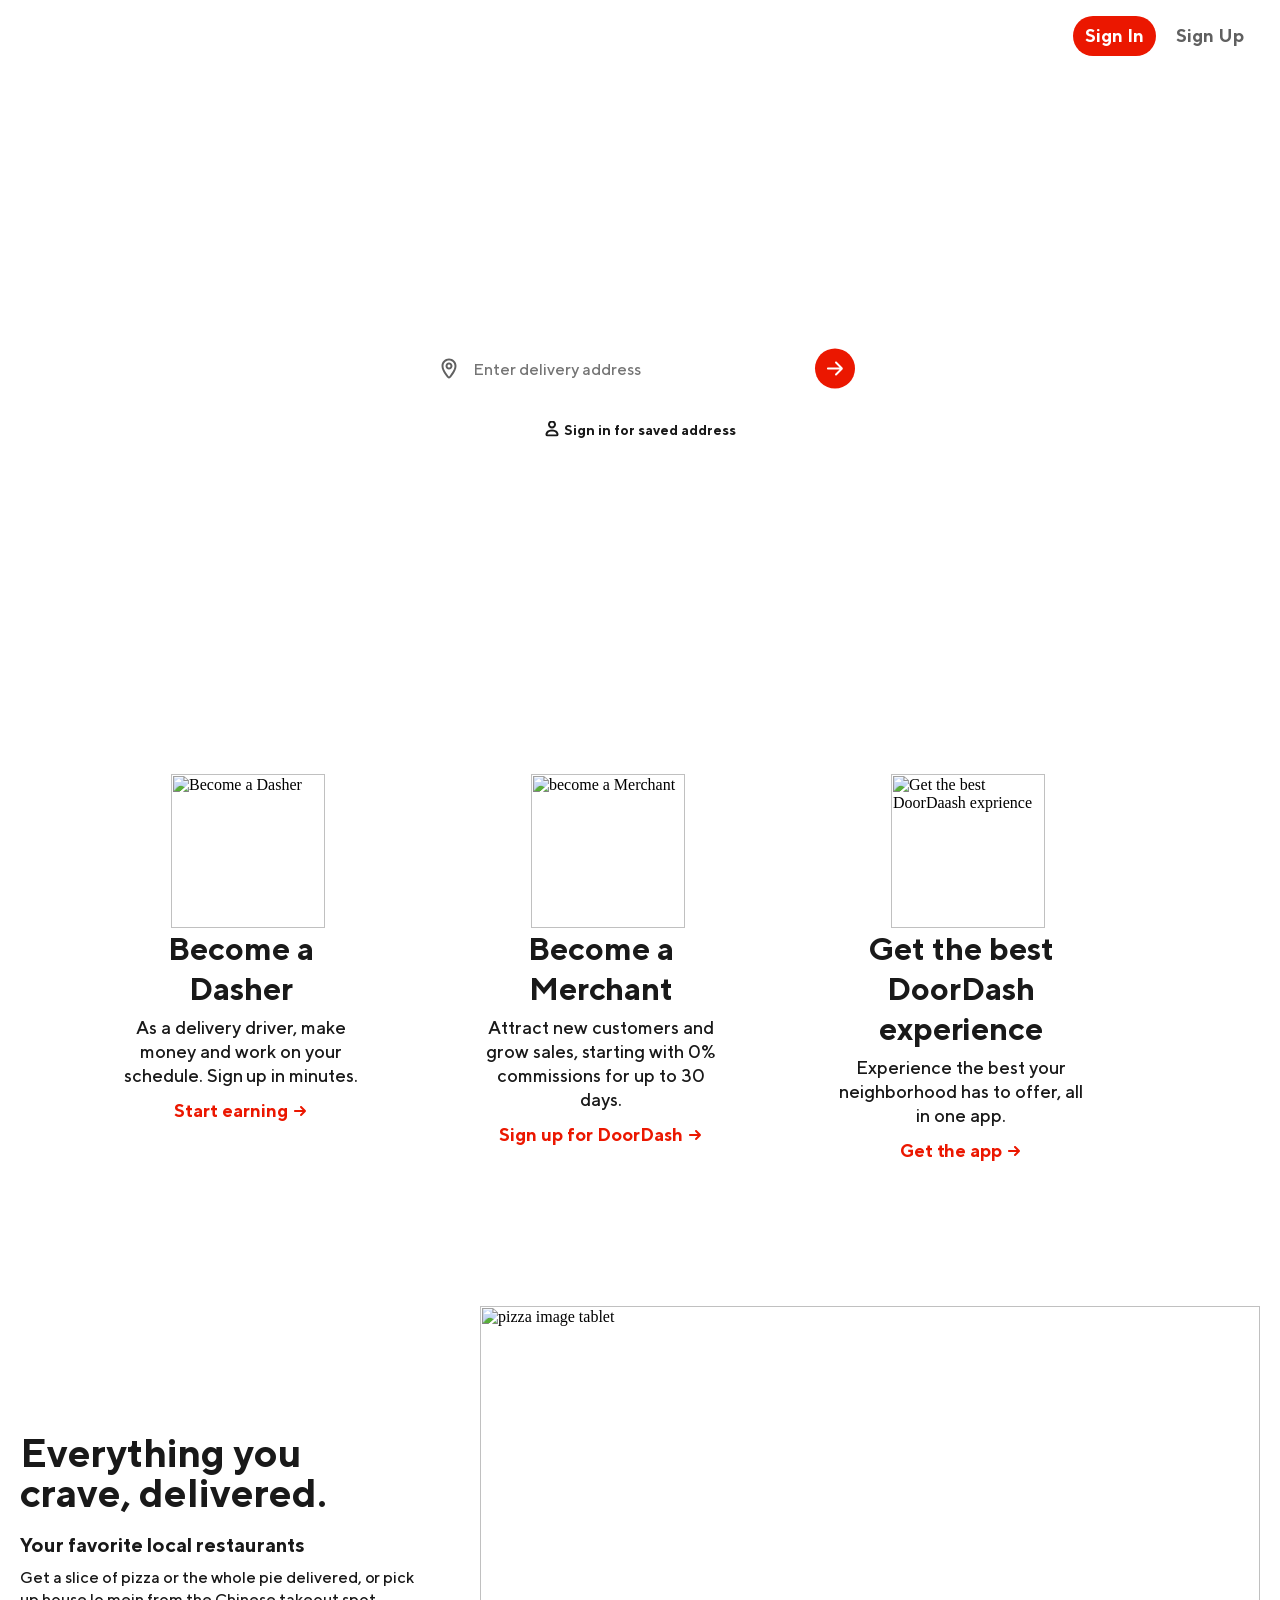
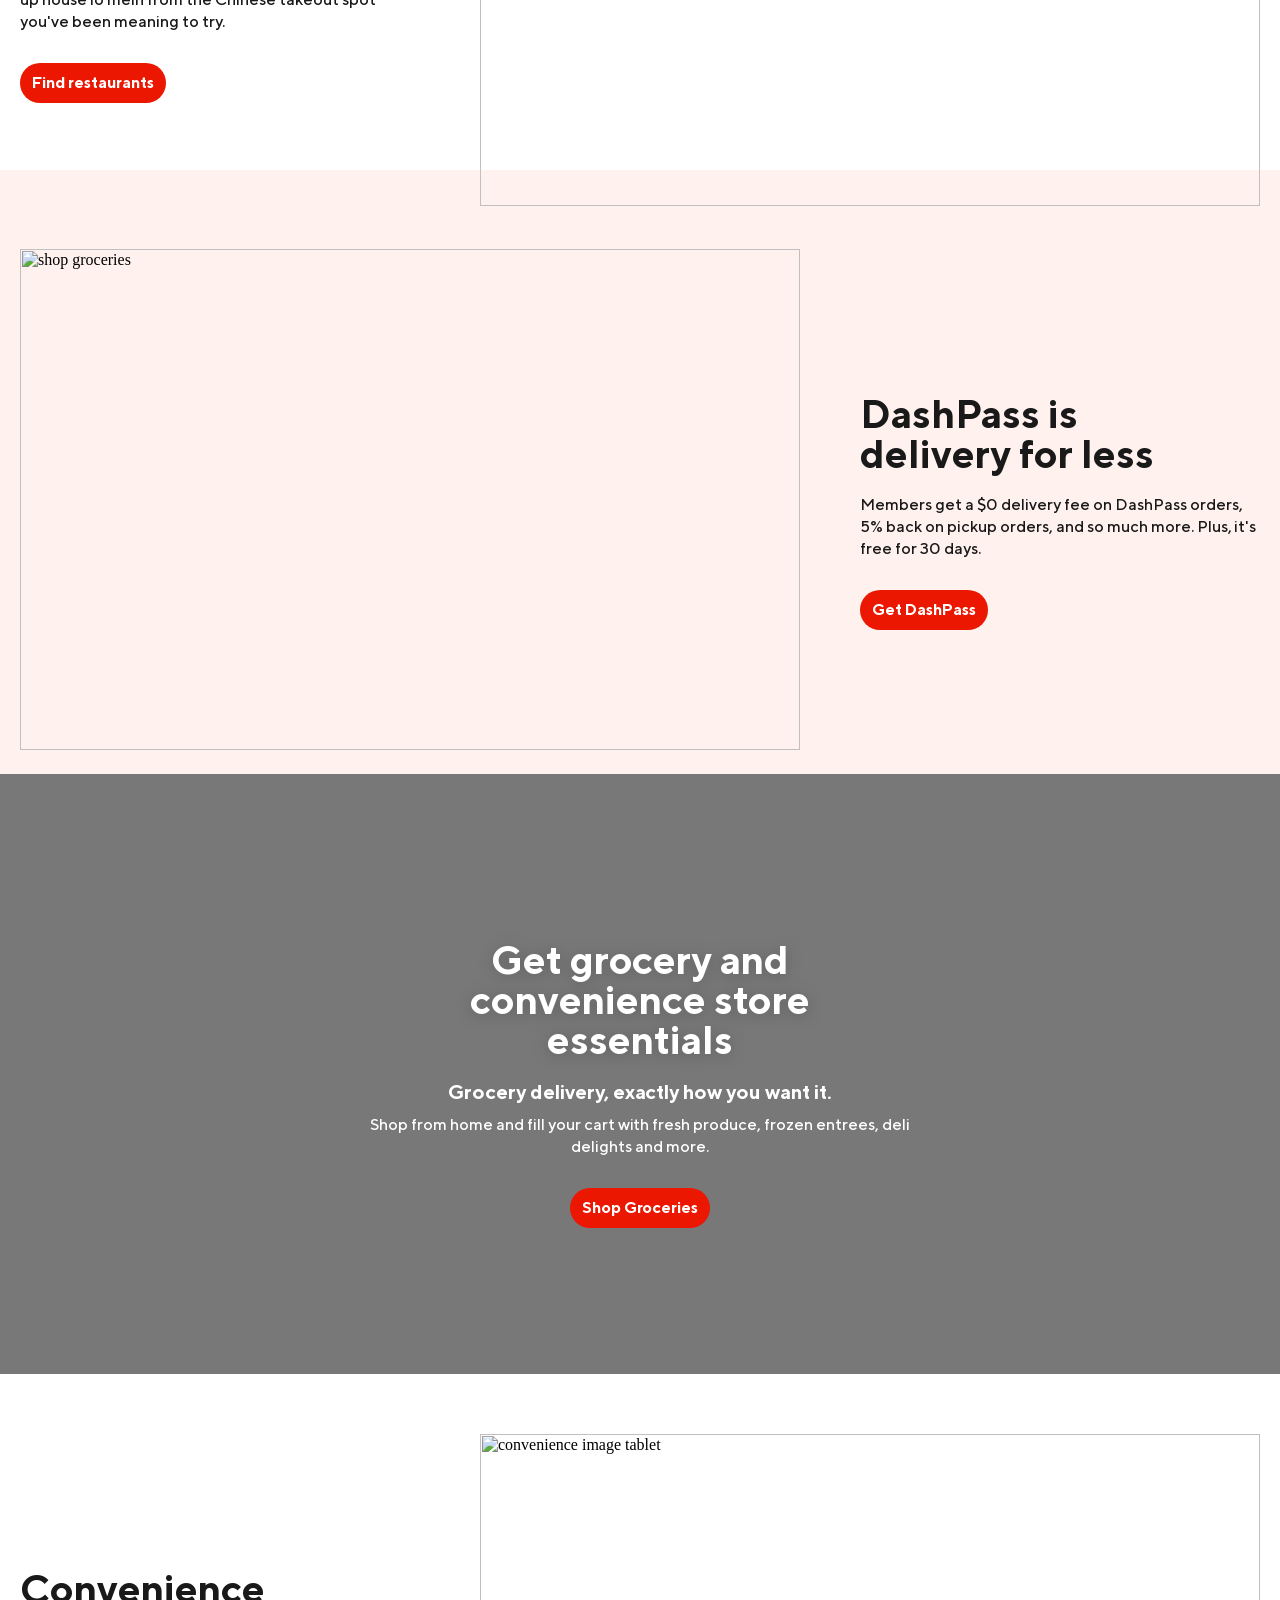
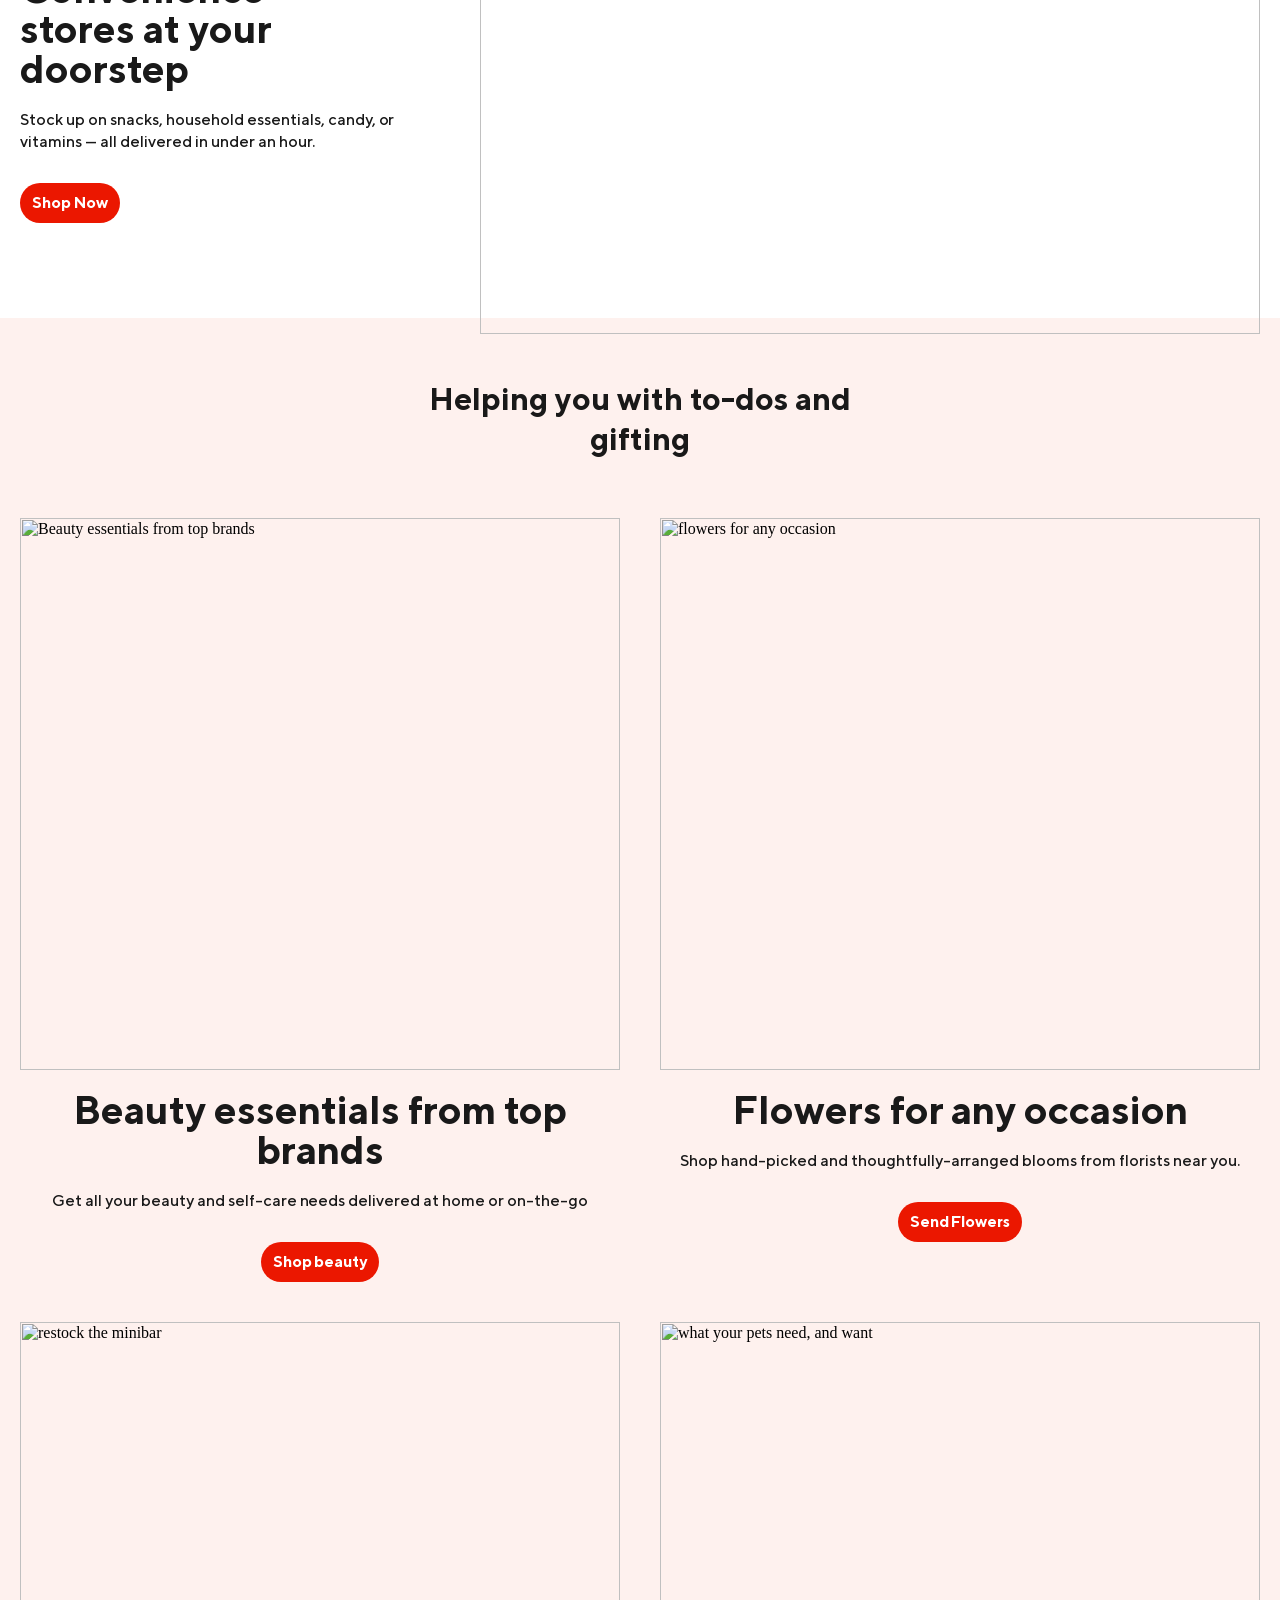
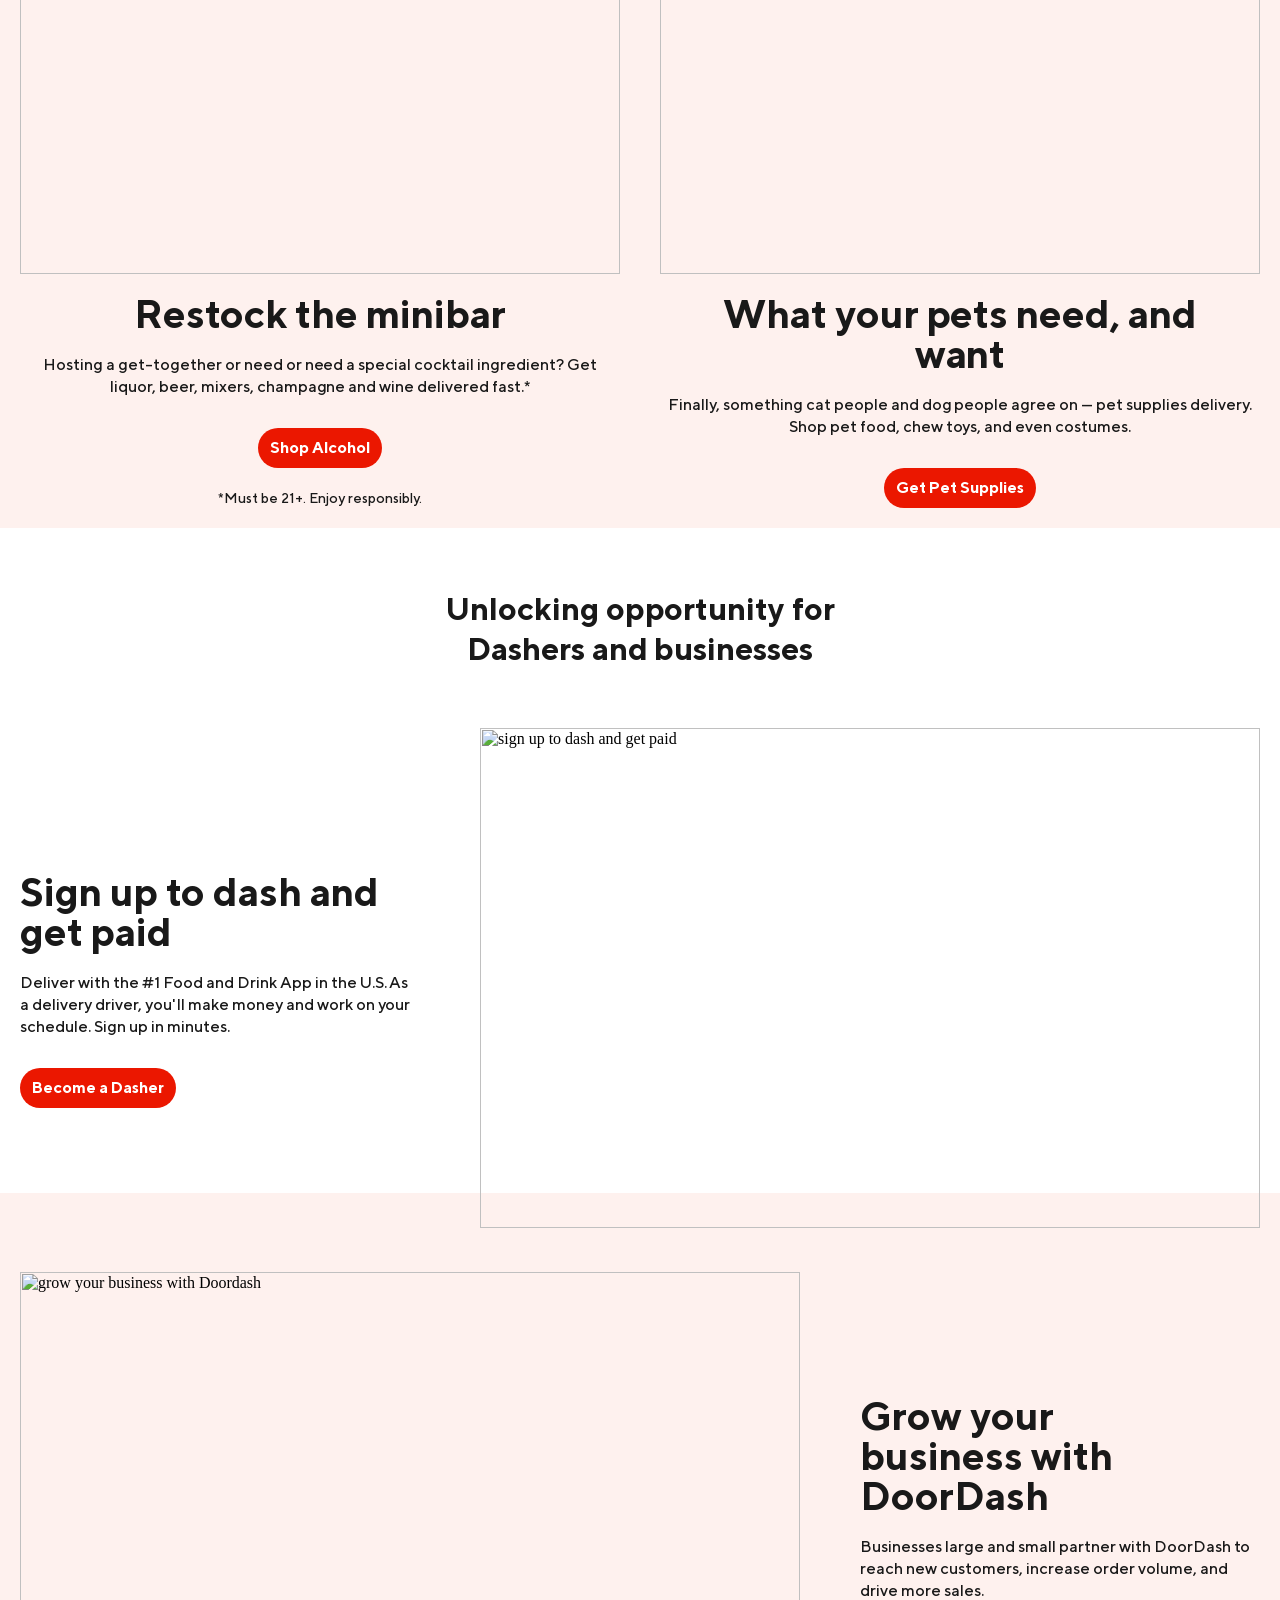
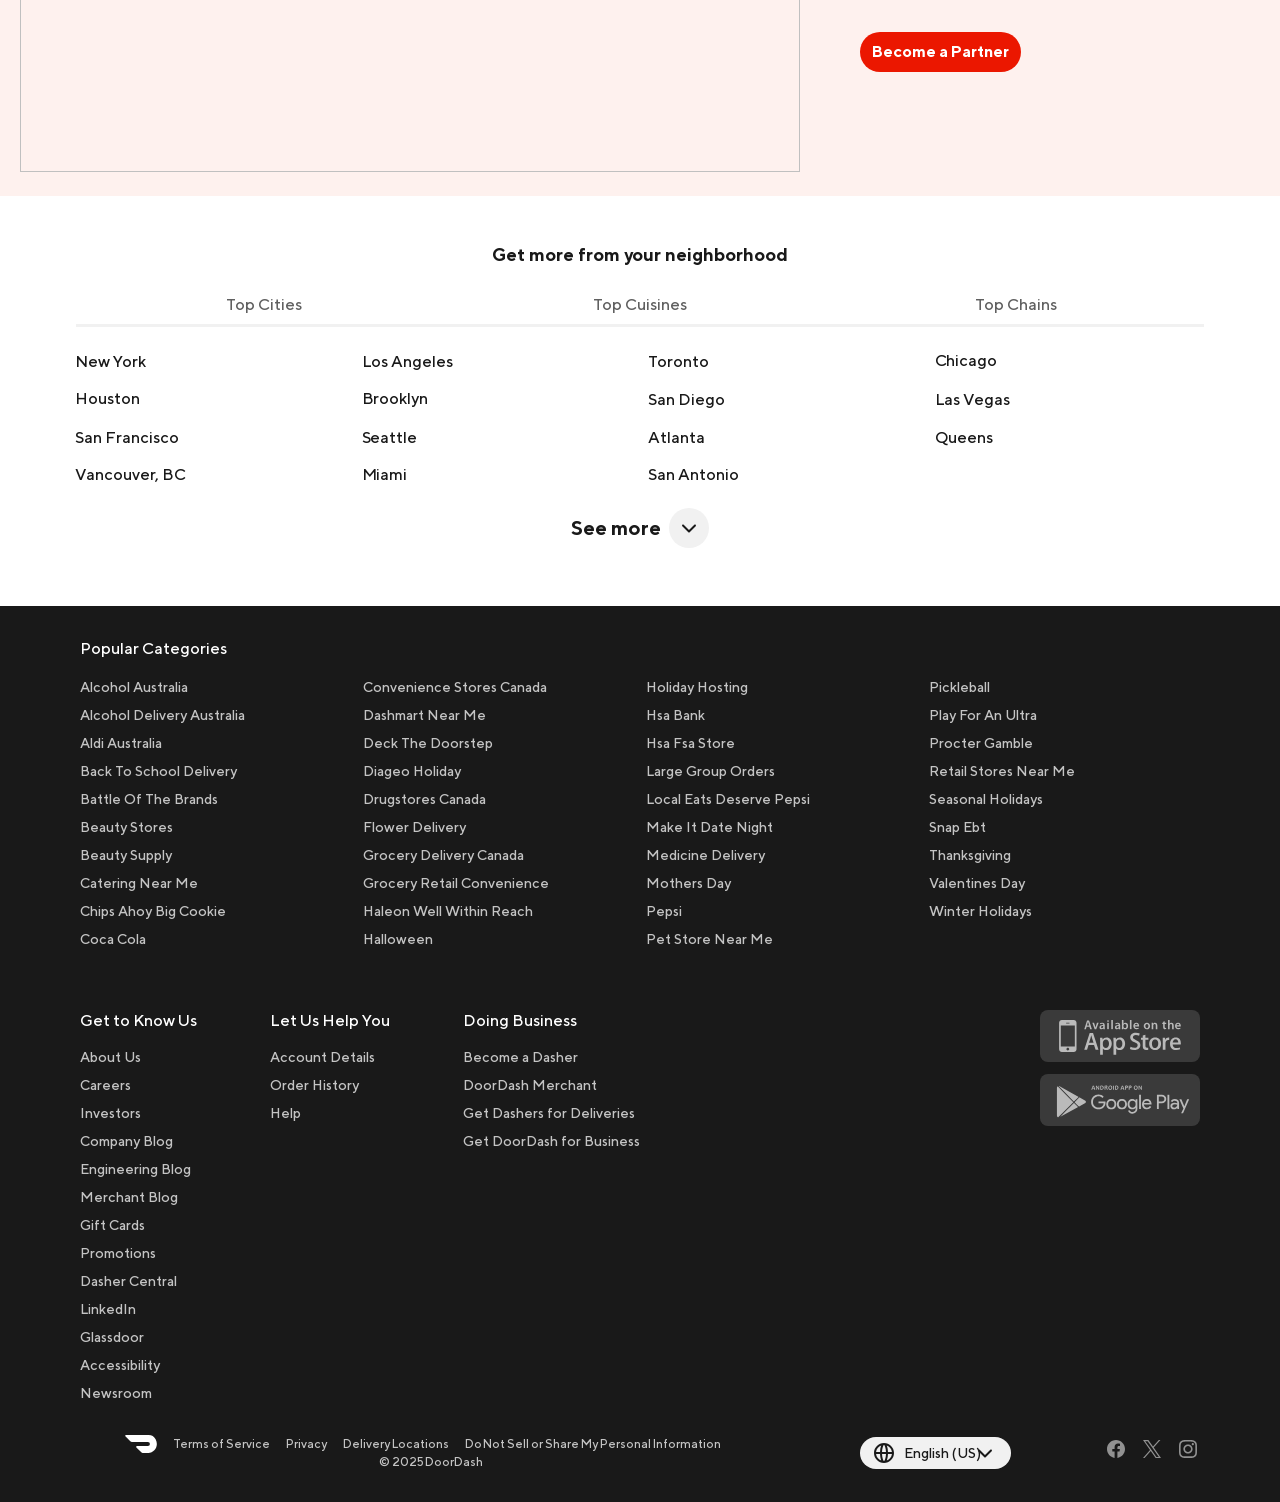
==== commit 61eb26df: "doordash" ====
--- a/html and css/Doordash/index.html
+++ b/html and css/Doordash/index.html
@@ -194,7 +194,6 @@
     </div>
 
     <!-- details of doordash -->
-
     <div class="pizza-section">
         <div class="pizza-images">
             <img src="https://img.cdn4dd.com/cdn-cgi/image/fit=cover,format=auto,quality=60/https://cdn.doordash.com/managed/consumer/seo/home/landing_cta/download_the_app_mobile.png"
@@ -214,19 +213,23 @@
             </div>
         </div>
     </div>
-    <div class="dashpass-section">
-        <div class="dashpass-image">
-            <img src="https://img.cdn4dd.com/cdn-cgi/image/fit=cover,format=auto,quality=60/https://cdn.doordash.com/managed/consumer/seo/home/landing_cta/dashpass_mobile.png"
-                alt="shop groceries" class="shop-groceries-mobile">
-            <img src="https://img.cdn4dd.com/cdn-cgi/image/fit=cover,format=auto,quality=60/https://cdn.doordash.com/managed/consumer/seo/home/landing_cta/dashpass_desktop.png"
-                alt="shop groceries" class="shop-groceries-tablet">
-        </div>
-        <div class="dashpass-content">
-            <h2>DashPass is delivery for less</h2>
-            <p>Members get a $0 delivery fee on DashPass orders, 5% back on pickup orders, and so much more. Plus, it's
-                free for 30 days.</p>
-            <div class="get-dashpass">
-                <button class="get-dashpass-button"><span class="get-dashpass-button-text">Get DashPass</span></button>
+    <div class="dashpass-section-width">
+        <div class="dashpass-section">
+            <div class="dashpass-image">
+                <img src="https://img.cdn4dd.com/cdn-cgi/image/fit=cover,format=auto,quality=60/https://cdn.doordash.com/managed/consumer/seo/home/landing_cta/dashpass_mobile.png"
+                    alt="shop groceries" class="shop-groceries-mobile">
+                <img src="https://img.cdn4dd.com/cdn-cgi/image/fit=cover,format=auto,quality=60/https://cdn.doordash.com/managed/consumer/seo/home/landing_cta/dashpass_desktop.png"
+                    alt="shop groceries" class="shop-groceries-tablet">
+            </div>
+            <div class="dashpass-content">
+                <h2>DashPass is delivery for less</h2>
+                <p>Members get a $0 delivery fee on DashPass orders, 5% back on pickup orders, and so much more. Plus,
+                    it's
+                    free for 30 days.</p>
+                <div class="get-dashpass">
+                    <button class="get-dashpass-button"><span class="get-dashpass-button-text">Get
+                            DashPass</span></button>
+                </div>
             </div>
         </div>
     </div>
@@ -368,9 +371,7 @@
         <div class="get-paid-content">
             <h2>Sign up to dash and get paid</h2>
             <span class="get-paid-para">Deliver with the #1 Food and Drink App in the U.S. As a delivery driver, you'll
-                <div class="social-media">
-                    make money and work on your schedule. Sign up in minutes.
-                </div>
+                make money and work on your schedule. Sign up in minutes.
             </span>
             <div class="get-paid">
                 <button class="get-paid-button"><span class="get-paid-button-text">Become a Dasher</span></button>
@@ -395,7 +396,7 @@
             </div>
         </div>
     </div>
-    
+
 
     <!-- last section -->
 
@@ -425,12 +426,12 @@
                         <span>San Diego</span>
                         <span>Las Vegas</span>
                         <span>San Francisco</span>
-                        <span class="top">Seattle</span>
-                        <span class="top">Atlanta</span>
-                        <span class="top">Queens</span>
-                        <span>Vancouver, BC</span>
-                        <span>Miami</span>
-                        <span>San Antonio</span>
+                        <span class="top top-one">Seattle</span>
+                        <span class="top top-one">Atlanta</span>
+                        <span class="top top-one">Queens</span>
+                        <span class="top-one-last">Vancouver, BC</span>
+                        <span class="top-one-last">Miami</span>
+                        <span class="top-one-last">San Antonio</span>
                     </div>
                     <div class="see-more-button">
                         <span class="see-more">See more</span>
@@ -440,7 +441,7 @@
             </div>
         </div>
     </div>
-    
+
 
     <!-- footer section -->
 
@@ -568,9 +569,11 @@
                                     <span><img src="images/down arrow.svg" alt="down arrow"></span>
                                 </button>
                             </div>
-                            <span><img src="images/facebook.svg" alt="facebook"></span>
-                            <span class="x"><img src="images/x.svg" alt="x"></span>
-                            <span class="x"><img src="images/insta.svg" alt="insta"></span>
+                            <div class="social-media">
+                                <span><img src="images/facebook.svg" alt="facebook"></span>
+                                <span class="x"><img src="images/x.svg" alt="x"></span>
+                                <span class="x"><img src="images/insta.svg" alt="insta"></span>
+                            </div>
                         </div>
                     </div>
                 </footer>
--- a/html and css/Doordash/styles.css
+++ b/html and css/Doordash/styles.css
@@ -1529,7 +1529,7 @@
 }
 
 .footer-section-width {
-    width: 11184px;
+    width: 1184px;
 }
 
 .footer-content {
@@ -2893,7 +2893,7 @@
     }
 
     .convenience-details{
-        padding-top: 62px !important;
+        padding-top: 60px !important;
     }
 
     .scroll-section-image img{
@@ -2902,6 +2902,40 @@
     }
 
     .scroll-button p{
-        margin-bottom: 0px;
+        margin-bottom: 1px;
+    }
+
+    .neighborhood-main{
+        height: 410px;
+    }
+
+    .top-one{
+        position: relative;
+        top: 0;
+    }
+
+    .top-one-last{
+        position: relative;
+        top: -1px;
+    }
+
+    .see-more-button{
+        margin-top: 1px;
+    }
+
+    .footer-content{
+        margin: 0px 12px;
+    }
+
+    .footer-content-section{
+
+    }
+
+    .app-icon{
+        margin-left: 400px;
+    }
+
+    .footer-last-section{
+        gap: 82px;
     }
 }
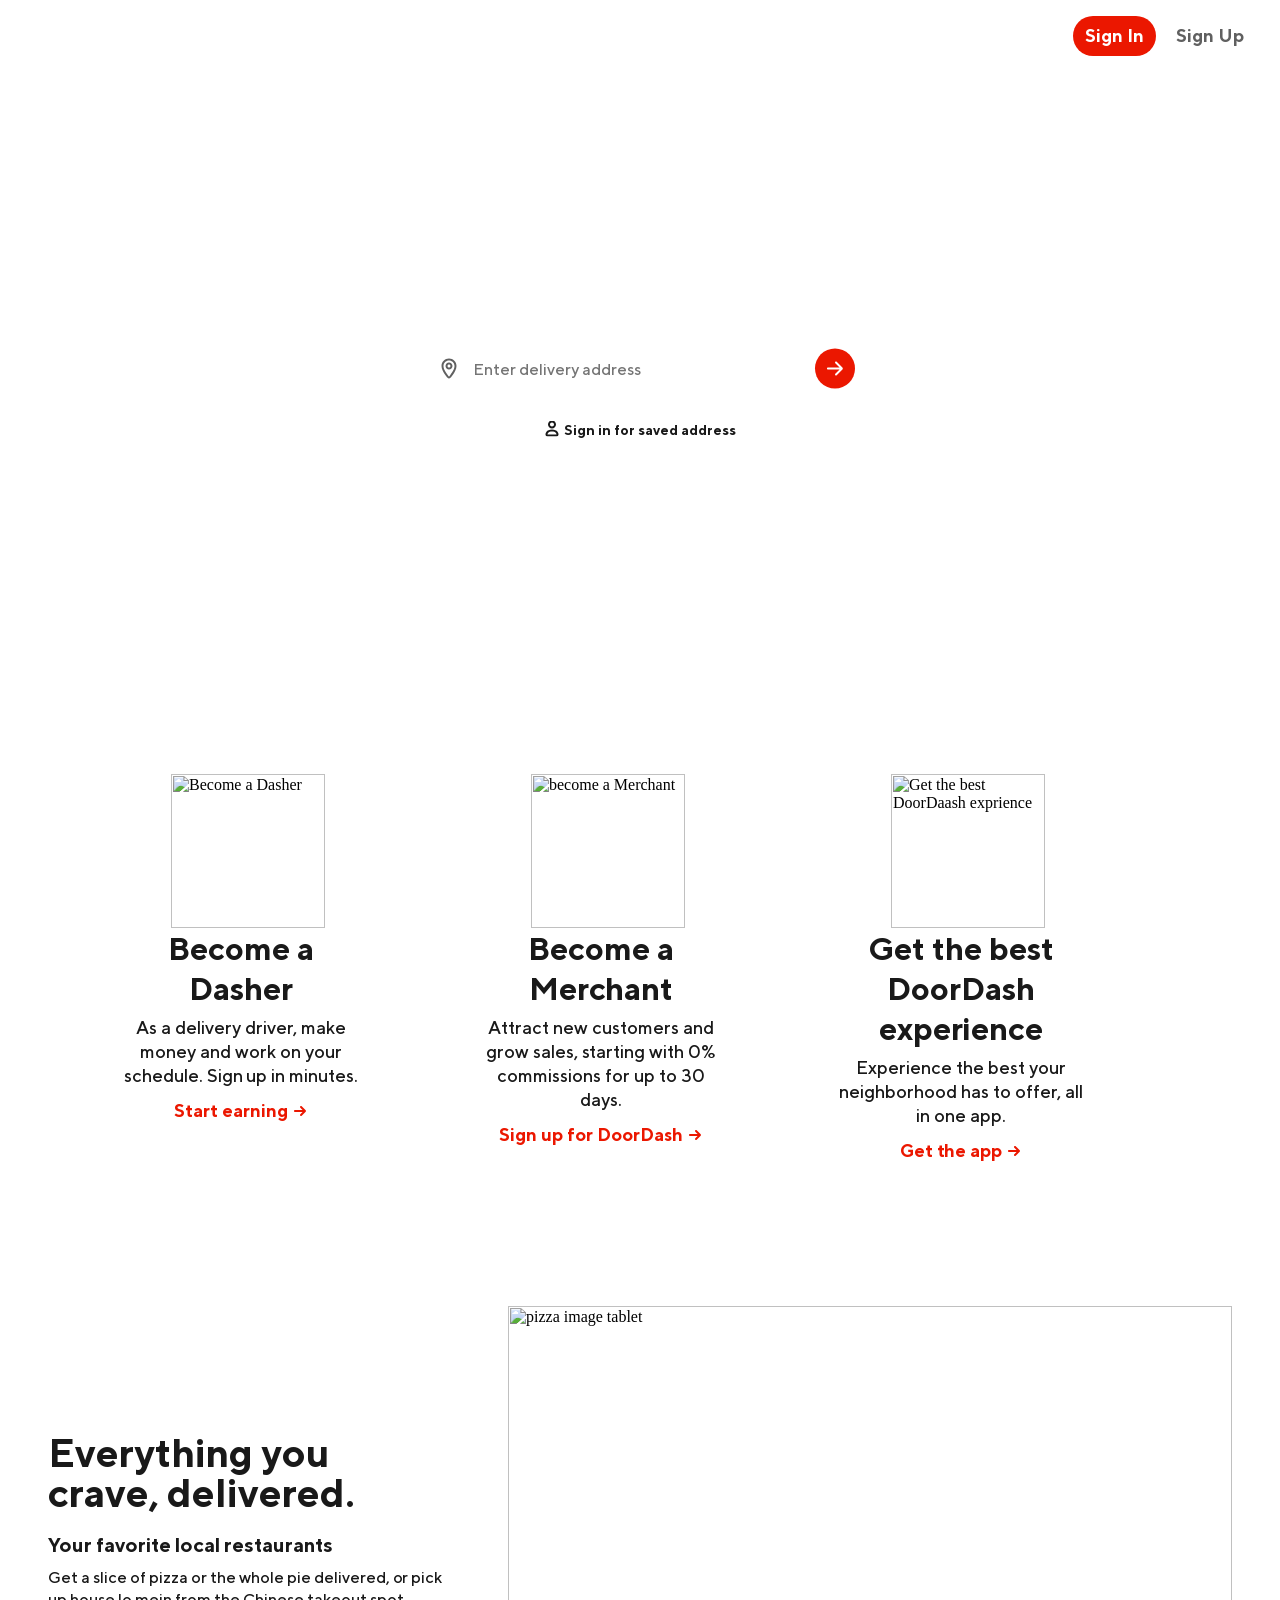
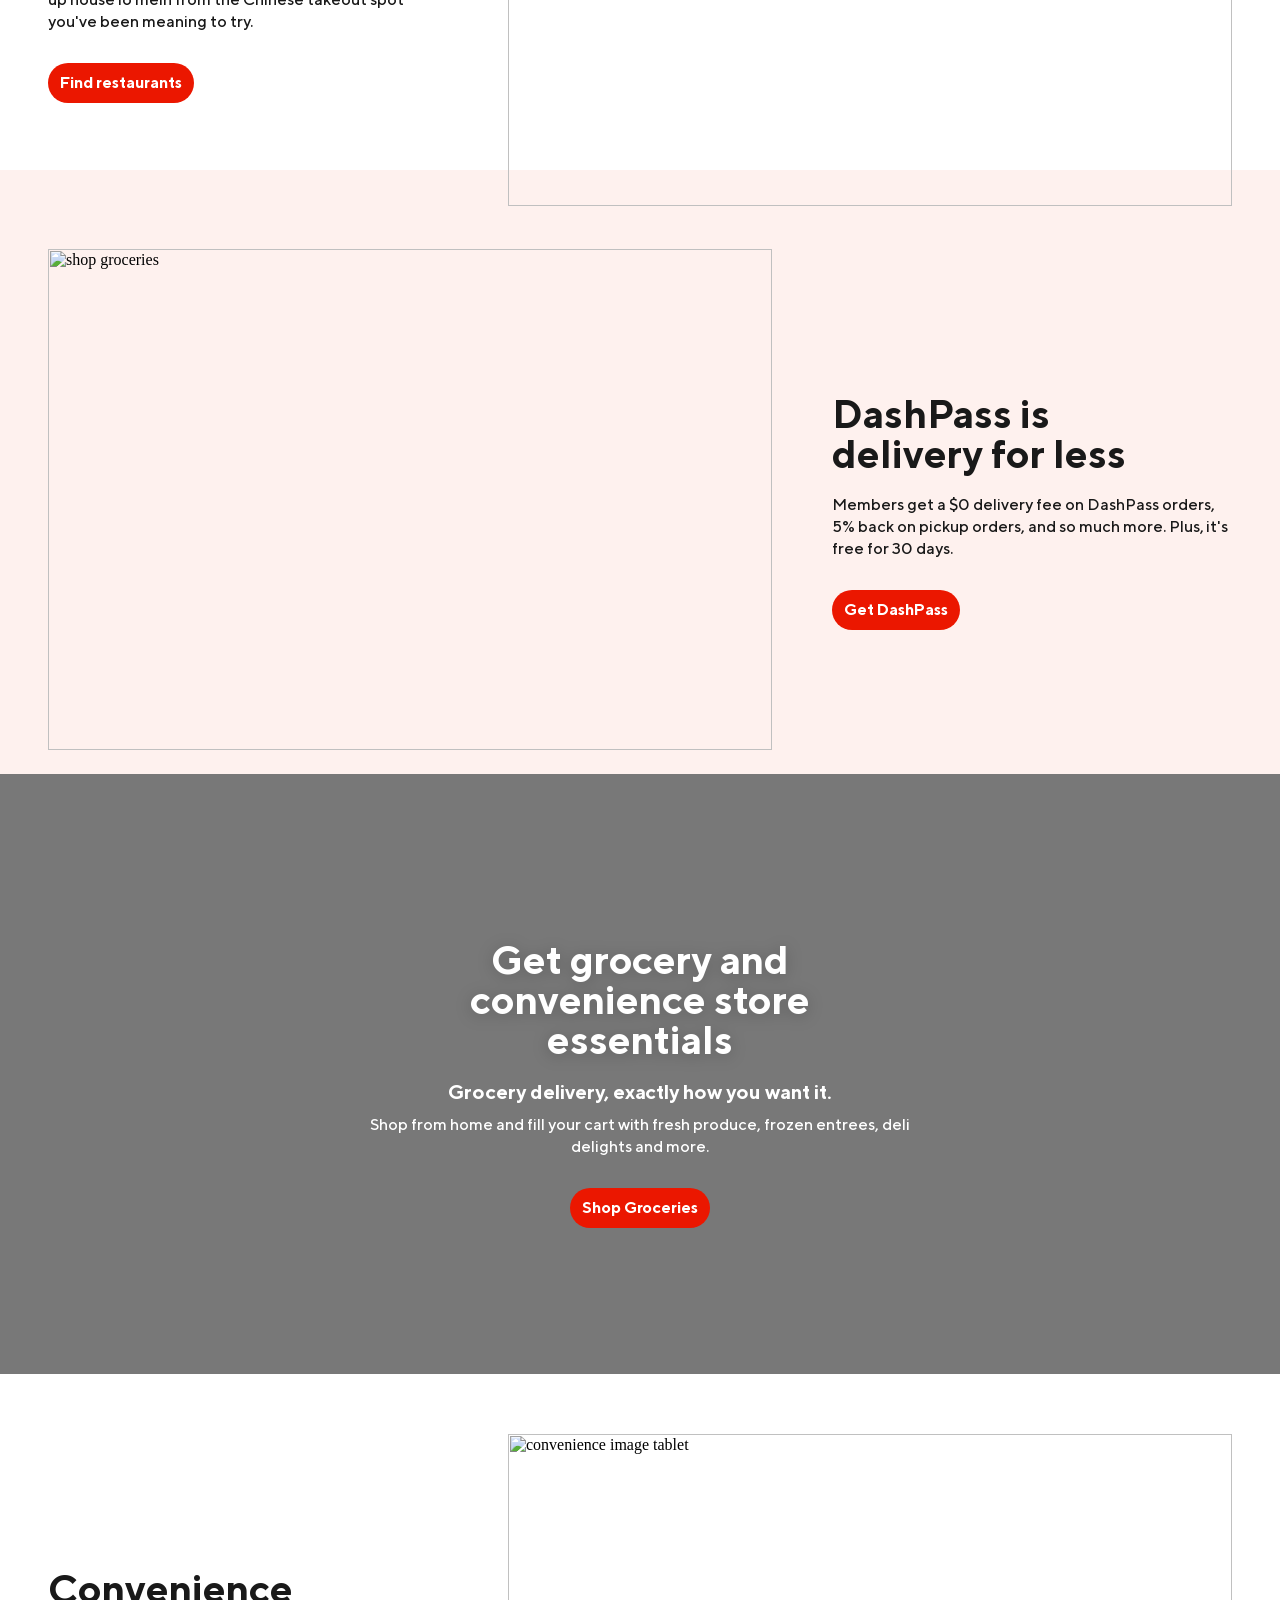
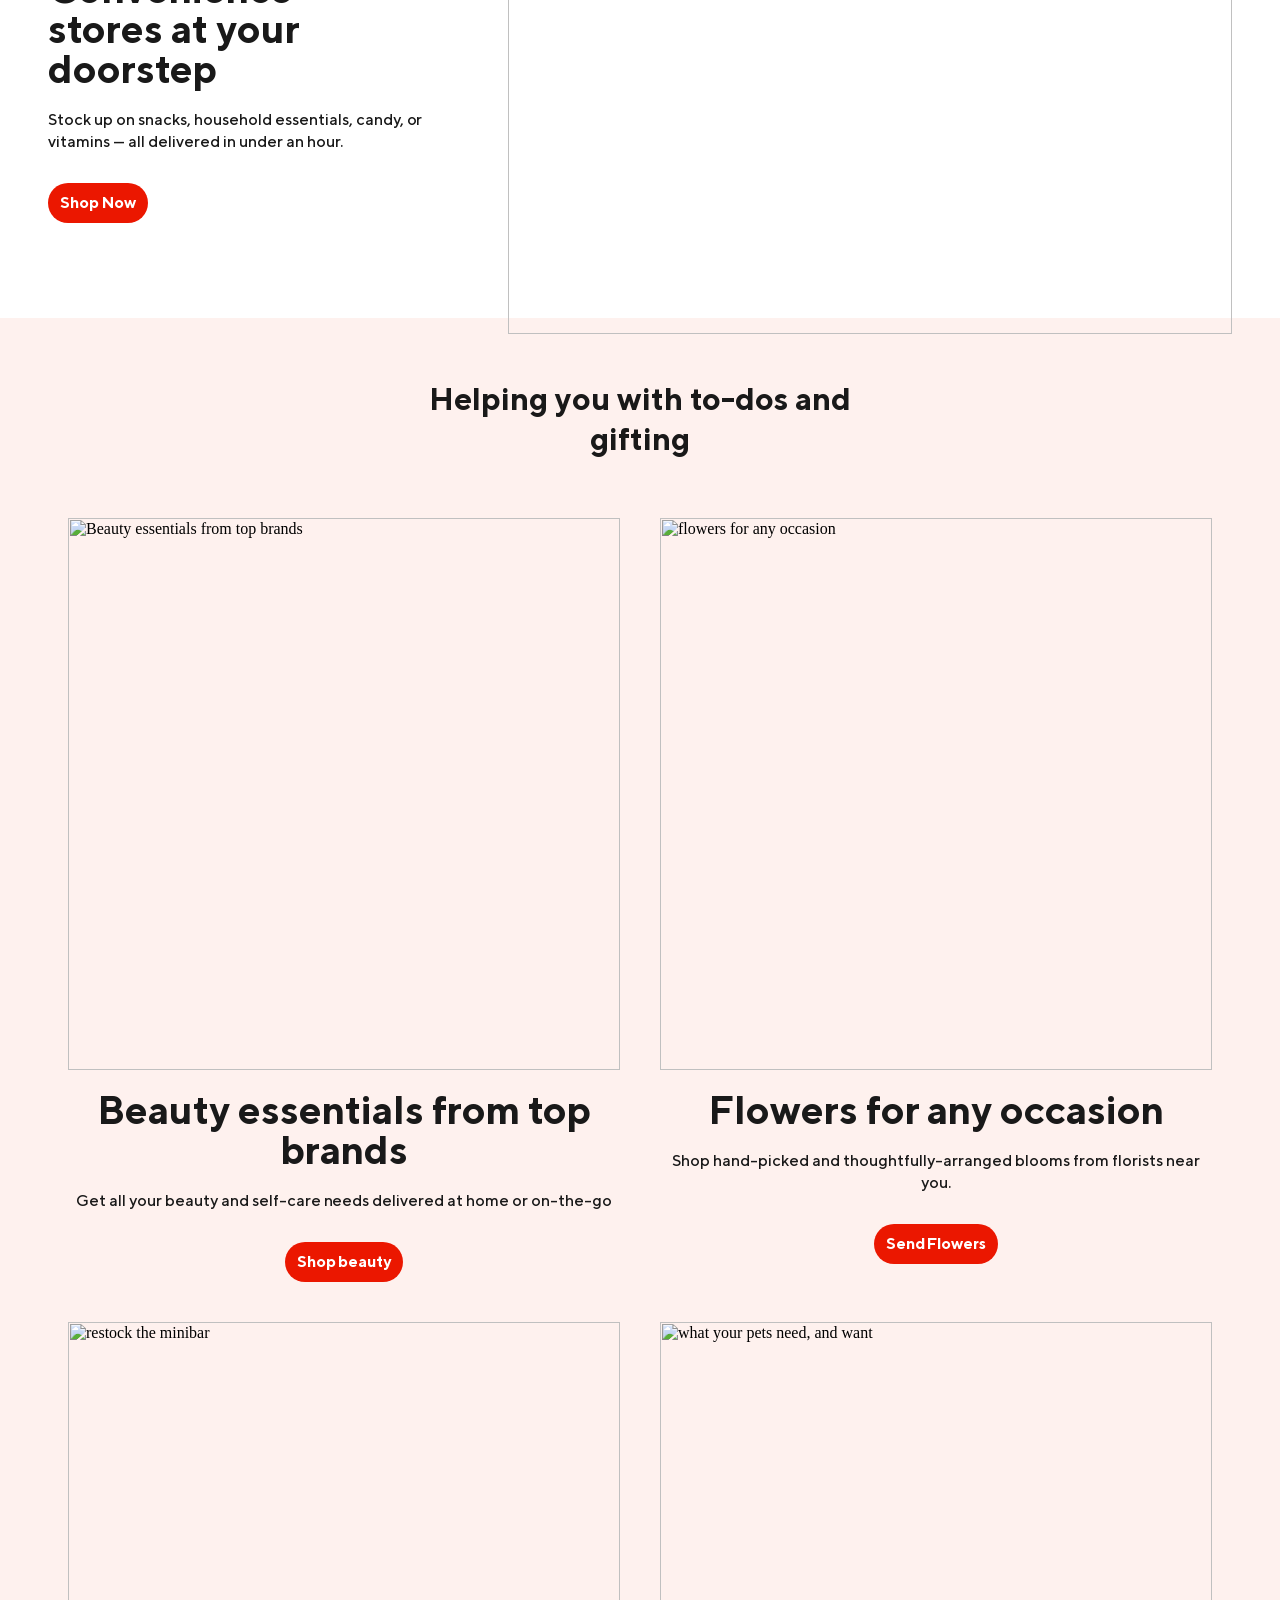
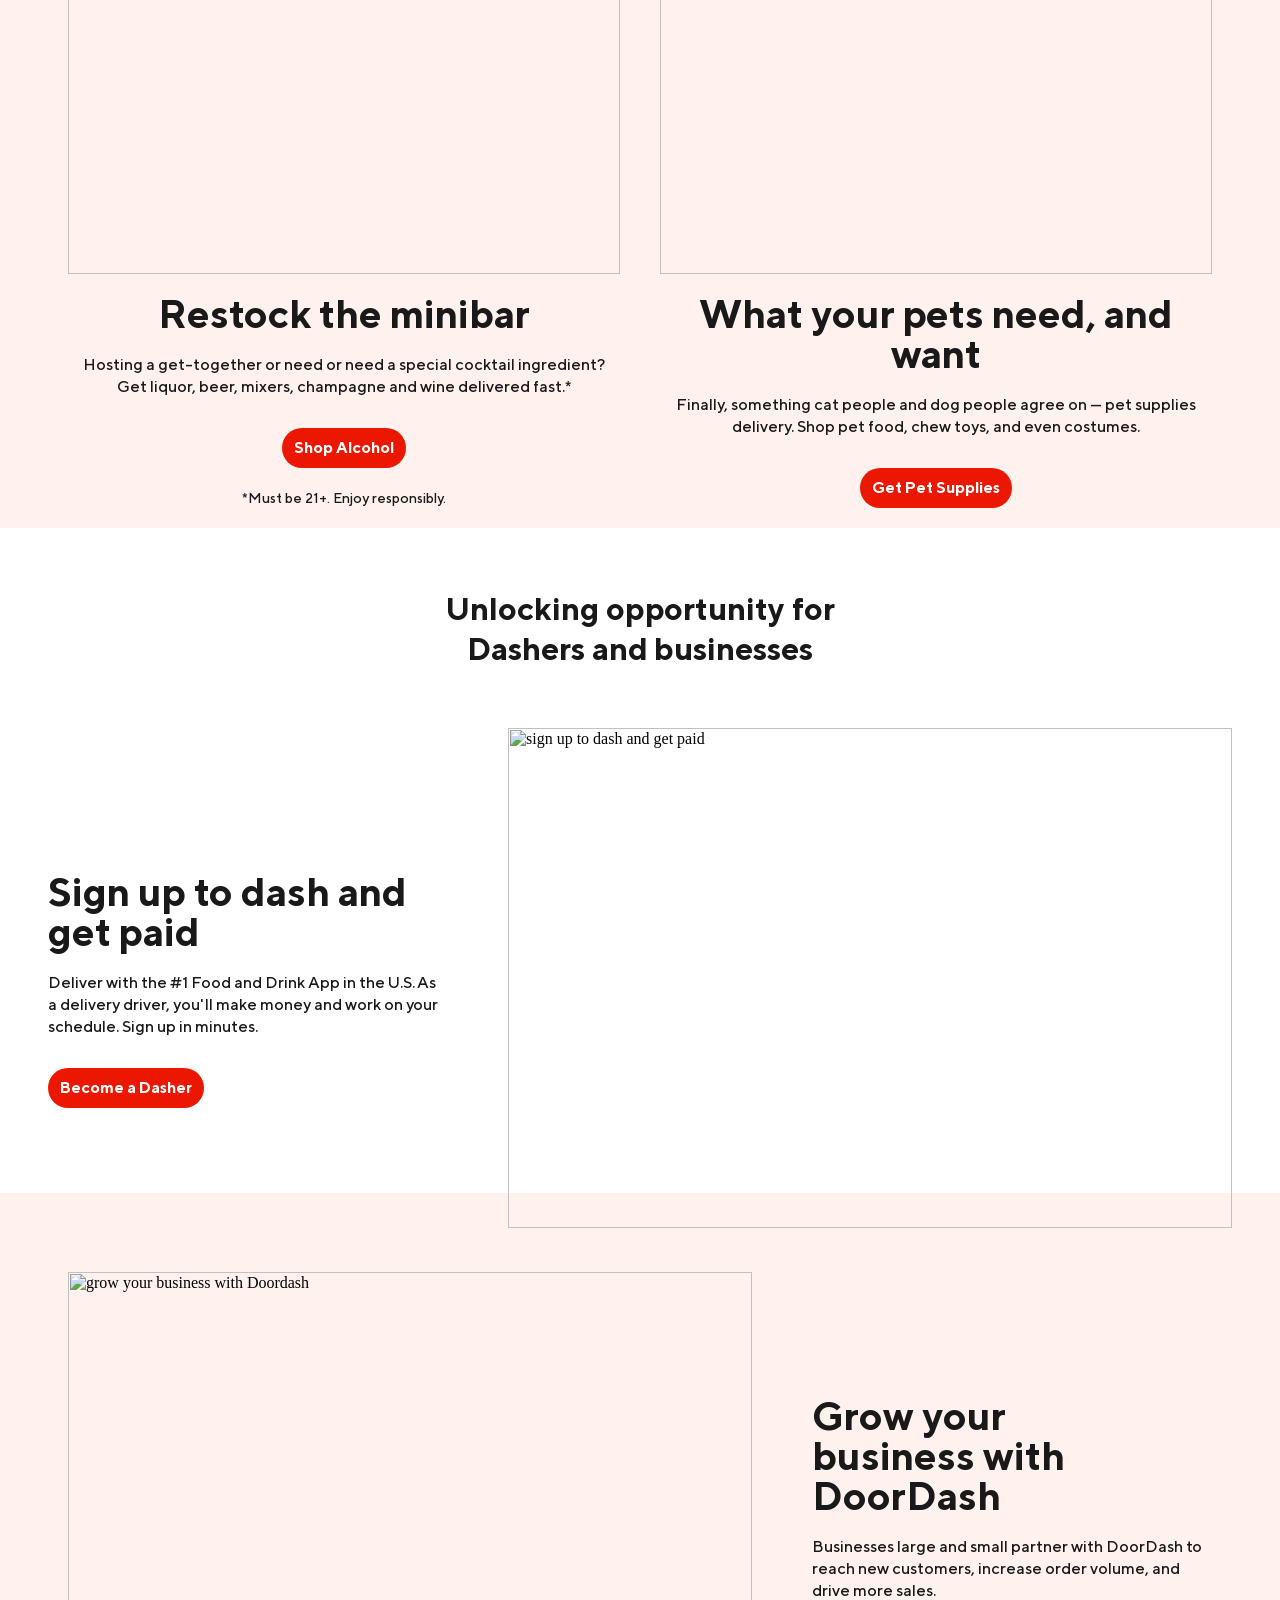
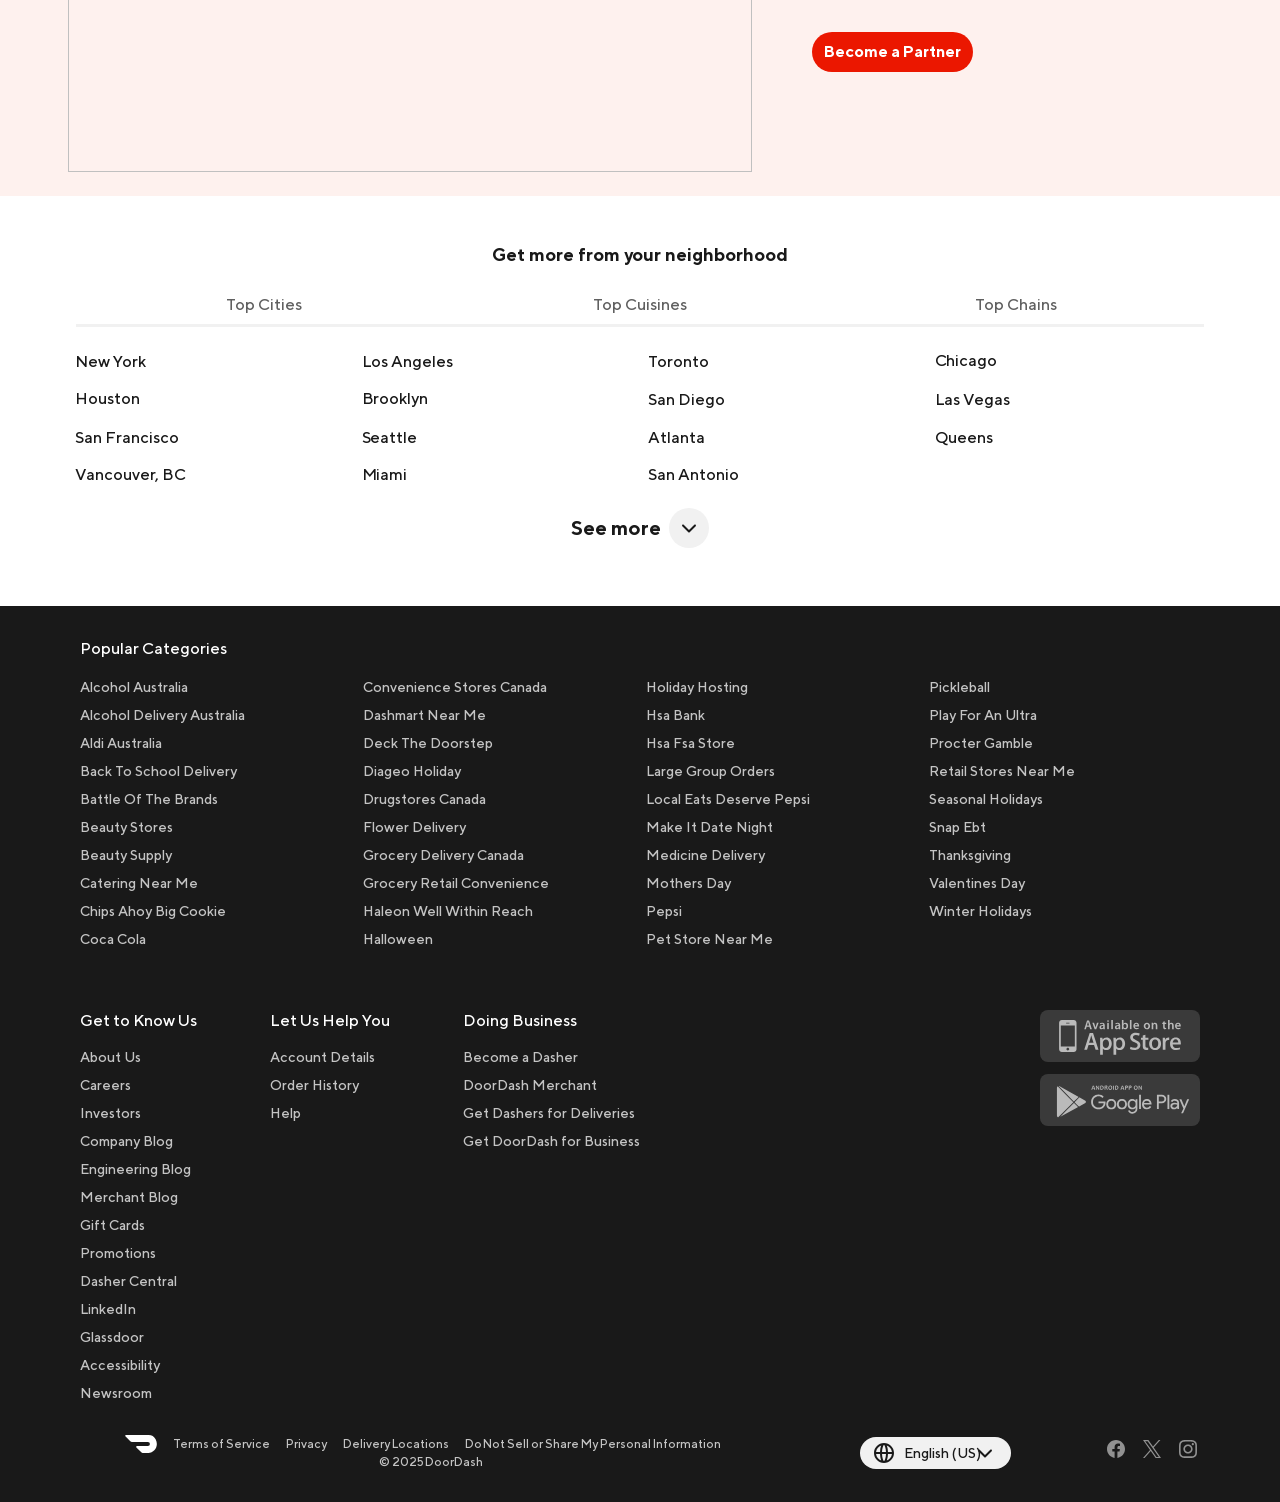
==== commit 3bb6f73e: "doordash" ====
--- a/html and css/Doordash/index.html
+++ b/html and css/Doordash/index.html
@@ -270,87 +270,89 @@
     <div class="scroll-heading">
         <span class="scroll-heading-content">Helping you with to-dos and gifting</span>
     </div>
-
-    <div class="scroll-section">
-        <!-- scroll first section -->
-        <div class="scroll-content">
-            <div class="scroll-section-image">
-                <img src="https://img.cdn4dd.com/cdn-cgi/image/fit=cover,format=auto,quality=60/https://cdn.doordash.com/managed/consumer/seo/home/landing_cta/beauty_mobile.png"
-                    alt="Beauty essentials from top brands" class="scroll-image-mobile">
-                <img src="https://img.cdn4dd.com/cdn-cgi/image/fit=cover,format=auto,quality=60/https://cdn.doordash.com/managed/consumer/seo/home/landing_cta/beauty_desktop.png"
-                    alt="Beauty essentials from top brands" class="scroll-image-tablet">
-            </div>
-            <div class="scroll-section-details">
-                <h2>Beauty essentials from top brands</h2>
-                <span class="scroll-para">Get all your beauty and self-care needs delivered at home or on-the-go</span>
-                <div class="scroll-section-button">
-                    <button class="scroll-button">
-                        <p>Shop beauty</p>
-                    </button>
-                </div>
-            </div>
-        </div>
-
-        <!-- scroll second section -->
-
-        <div class="scroll-content">
-            <div class="scroll-section-image">
-                <img src="https://img.cdn4dd.com/cdn-cgi/image/fit=cover,format=auto,quality=60/https://cdn.doordash.com/managed/consumer/seo/home/landing_cta/flowers_mobile.png"
-                    alt="flowers for any occasion" class="scroll-image-mobile">
-                <img src="https://img.cdn4dd.com/cdn-cgi/image/fit=cover,format=auto,quality=60/https://cdn.doordash.com/managed/consumer/seo/home/landing_cta/flowers_desktop.png"
-                    alt="flowers for any occasion" class="scroll-image-tablet">
-            </div>
-            <div class="scroll-section-details">
-                <h2>Flowers for any occasion</h2>
-                <span class="scroll-para">Shop hand-picked and thoughtfully-arranged blooms from florists near
-                    you.</span>
-                <div class="scroll-section-button">
-                    <button class="scroll-button">
-                        <p>Send Flowers</p>
-                    </button>
-                </div>
-            </div>
-        </div>
-
-        <!-- scroll third section -->
-
-        <div class="scroll-content">
-            <div class="scroll-section-image">
-                <img src="https://img.cdn4dd.com/cdn-cgi/image/fit=cover,format=auto,quality=60/https://cdn.doordash.com/managed/consumer/seo/home/landing_cta/alcohol_mobile.png"
-                    alt="restock the minibar" class="scroll-image-mobile">
-                <img src="https://img.cdn4dd.com/cdn-cgi/image/fit=cover,format=auto,quality=60/https://cdn.doordash.com/managed/consumer/seo/home/landing_cta/alcohol_desktop.png"
-                    alt="restock the minibar" class="scroll-image-tablet">
-            </div>
-            <div class="scroll-section-details">
-                <h2>Restock the minibar</h2>
-                <span class="scroll-para">Hosting a get-together or need or need a special cocktail ingredient? Get
-                    liquor, beer, mixers, champagne and wine delivered fast.*</span>
-                <div class="scroll-section-button">
-                    <button class="scroll-button">
-                        <p>Shop Alcohol</p>
-                    </button>
-                </div>
-                <span class="warning">*Must be 21+. Enjoy responsibly.</span>
-            </div>
-        </div>
-
-        <!-- scroll fourth section -->
-
-        <div class="scroll-content">
-            <div class="scroll-section-image">
-                <img src="https://img.cdn4dd.com/cdn-cgi/image/fit=cover,format=auto,quality=60/https://cdn.doordash.com/managed/consumer/seo/home/landing_cta/pet_supplies_mobile.png"
-                    alt="what your pets need, and want" class="scroll-image-mobile">
-                <img src="https://img.cdn4dd.com/cdn-cgi/image/fit=cover,format=auto,quality=60/https://cdn.doordash.com/managed/consumer/seo/home/landing_cta/pet_supplies_desktop.png"
-                    alt="what your pets need, and want" class="scroll-image-tablet">
-            </div>
-            <div class="scroll-section-details">
-                <h2>What your pets need, and want</h2>
-                <span class="scroll-para">Finally, something cat people and dog people agree on — pet supplies
-                    delivery. Shop pet food, chew toys, and even costumes.</span>
-                <div class="scroll-section-button">
-                    <button class="scroll-button">
-                        <p>Get Pet Supplies</p>
-                    </button>
+    <div class="scroll-section-main">
+        <div class="scroll-section">
+            <!-- scroll first section -->
+            <div class="scroll-content">
+                <div class="scroll-section-image">
+                    <img src="https://img.cdn4dd.com/cdn-cgi/image/fit=cover,format=auto,quality=60/https://cdn.doordash.com/managed/consumer/seo/home/landing_cta/beauty_mobile.png"
+                        alt="Beauty essentials from top brands" class="scroll-image-mobile">
+                    <img src="https://img.cdn4dd.com/cdn-cgi/image/fit=cover,format=auto,quality=60/https://cdn.doordash.com/managed/consumer/seo/home/landing_cta/beauty_desktop.png"
+                        alt="Beauty essentials from top brands" class="scroll-image-tablet">
+                </div>
+                <div class="scroll-section-details">
+                    <h2>Beauty essentials from top brands</h2>
+                    <span class="scroll-para">Get all your beauty and self-care needs delivered at home or
+                        on-the-go</span>
+                    <div class="scroll-section-button">
+                        <button class="scroll-button">
+                            <p>Shop beauty</p>
+                        </button>
+                    </div>
+                </div>
+            </div>
+
+            <!-- scroll second section -->
+
+            <div class="scroll-content">
+                <div class="scroll-section-image">
+                    <img src="https://img.cdn4dd.com/cdn-cgi/image/fit=cover,format=auto,quality=60/https://cdn.doordash.com/managed/consumer/seo/home/landing_cta/flowers_mobile.png"
+                        alt="flowers for any occasion" class="scroll-image-mobile">
+                    <img src="https://img.cdn4dd.com/cdn-cgi/image/fit=cover,format=auto,quality=60/https://cdn.doordash.com/managed/consumer/seo/home/landing_cta/flowers_desktop.png"
+                        alt="flowers for any occasion" class="scroll-image-tablet">
+                </div>
+                <div class="scroll-section-details">
+                    <h2>Flowers for any occasion</h2>
+                    <span class="scroll-para">Shop hand-picked and thoughtfully-arranged blooms from florists near
+                        you.</span>
+                    <div class="scroll-section-button">
+                        <button class="scroll-button">
+                            <p>Send Flowers</p>
+                        </button>
+                    </div>
+                </div>
+            </div>
+
+            <!-- scroll third section -->
+
+            <div class="scroll-content">
+                <div class="scroll-section-image">
+                    <img src="https://img.cdn4dd.com/cdn-cgi/image/fit=cover,format=auto,quality=60/https://cdn.doordash.com/managed/consumer/seo/home/landing_cta/alcohol_mobile.png"
+                        alt="restock the minibar" class="scroll-image-mobile">
+                    <img src="https://img.cdn4dd.com/cdn-cgi/image/fit=cover,format=auto,quality=60/https://cdn.doordash.com/managed/consumer/seo/home/landing_cta/alcohol_desktop.png"
+                        alt="restock the minibar" class="scroll-image-tablet">
+                </div>
+                <div class="scroll-section-details">
+                    <h2>Restock the minibar</h2>
+                    <span class="scroll-para">Hosting a get-together or need or need a special cocktail ingredient? Get
+                        liquor, beer, mixers, champagne and wine delivered fast.*</span>
+                    <div class="scroll-section-button">
+                        <button class="scroll-button">
+                            <p>Shop Alcohol</p>
+                        </button>
+                    </div>
+                    <span class="warning">*Must be 21+. Enjoy responsibly.</span>
+                </div>
+            </div>
+
+            <!-- scroll fourth section -->
+
+            <div class="scroll-content">
+                <div class="scroll-section-image">
+                    <img src="https://img.cdn4dd.com/cdn-cgi/image/fit=cover,format=auto,quality=60/https://cdn.doordash.com/managed/consumer/seo/home/landing_cta/pet_supplies_mobile.png"
+                        alt="what your pets need, and want" class="scroll-image-mobile">
+                    <img src="https://img.cdn4dd.com/cdn-cgi/image/fit=cover,format=auto,quality=60/https://cdn.doordash.com/managed/consumer/seo/home/landing_cta/pet_supplies_desktop.png"
+                        alt="what your pets need, and want" class="scroll-image-tablet">
+                </div>
+                <div class="scroll-section-details">
+                    <h2>What your pets need, and want</h2>
+                    <span class="scroll-para">Finally, something cat people and dog people agree on — pet supplies
+                        delivery. Shop pet food, chew toys, and even costumes.</span>
+                    <div class="scroll-section-button">
+                        <button class="scroll-button">
+                            <p>Get Pet Supplies</p>
+                        </button>
+                    </div>
                 </div>
             </div>
         </div>
@@ -378,20 +380,23 @@
             </div>
         </div>
     </div>
-    <div class="business-partner-section">
-        <div class="business-partner">
-            <div class="business-partner-image">
-                <img src="https://img.cdn4dd.com/cdn-cgi/image/fit=cover,format=auto,quality=60/https://cdn.doordash.com/managed/consumer/seo/home/landing_cta/work_with_doordash_mobile.png"
-                    alt="Grow your business with DoorDash" class="business-partner-image-mobile">
-                <img src="https://img.cdn4dd.com/cdn-cgi/image/fit=cover,format=auto,quality=60/https://cdn.doordash.com/managed/consumer/seo/home/landing_cta/work_with_doordash_desktop.png"
-                    alt="grow your business with Doordash" class="business-partner-image-tablet">
-            </div>
-            <div class="business-partner-content">
-                <h2>Grow your business with DoorDash</h2>
-                <span class="business-para">Businesses large and small partner with DoorDash to reach new customers,
-                    increase order volume, and drive more sales.</span>
-                <div class="business-partner-button">
-                    <button class="business-button"><span class="business-button-text">Become a Partner</span></button>
+    <div class="business-partner-main">
+        <div class="business-partner-section">
+            <div class="business-partner">
+                <div class="business-partner-image">
+                    <img src="https://img.cdn4dd.com/cdn-cgi/image/fit=cover,format=auto,quality=60/https://cdn.doordash.com/managed/consumer/seo/home/landing_cta/work_with_doordash_mobile.png"
+                        alt="Grow your business with DoorDash" class="business-partner-image-mobile">
+                    <img src="https://img.cdn4dd.com/cdn-cgi/image/fit=cover,format=auto,quality=60/https://cdn.doordash.com/managed/consumer/seo/home/landing_cta/work_with_doordash_desktop.png"
+                        alt="grow your business with Doordash" class="business-partner-image-tablet">
+                </div>
+                <div class="business-partner-content">
+                    <h2>Grow your business with DoorDash</h2>
+                    <span class="business-para">Businesses large and small partner with DoorDash to reach new customers,
+                        increase order volume, and drive more sales.</span>
+                    <div class="business-partner-button">
+                        <button class="business-button"><span class="business-button-text">Become a
+                                Partner</span></button>
+                    </div>
                 </div>
             </div>
         </div>
--- a/html and css/Doordash/styles.css
+++ b/html and css/Doordash/styles.css
@@ -2074,7 +2074,7 @@
         width: 100%;
         height: 501px;
         object-fit: cover;
-        object-position: center 0.8px;
+        object-position: center 0px;
     }
 
     .shop-groceries-tablet {
@@ -2642,7 +2642,7 @@
     }
 
     .business-partner {
-        padding-top: 79px !important;
+        padding-top: 0px !important;
     }
 
     .business-partner-content h2 {
@@ -2787,6 +2787,21 @@
 }
 
 @media screen and (min-width: 1184px) {
+
+    .pizza-section {
+        max-width: 1184px;
+        margin: 0 auto -56px auto;
+    }
+
+    .dashpass-section-width {
+        background-color: rgb(254, 241, 238);
+    }
+
+    .dashpass-section {
+        max-width: 1184px;
+        margin: 0 auto;
+    }
+
     .ads {
         max-width: 1184px;
     }
@@ -2803,17 +2818,17 @@
         min-width: 360px;
     }
 
-    .ads-section-first{
+    .ads-section-first {
         transform: translateX(-7px);
         margin-top: 4px;
     }
 
-    .ads-section-second{
+    .ads-section-second {
         transform: translateX(-39px);
         margin-top: 4px;
     }
 
-    .ads-section-third{
+    .ads-section-third {
         transform: translateX(-71px);
         margin-top: 4px;
     }
@@ -2836,7 +2851,7 @@
         flex-direction: column;
     }
 
-    .first-details{
+    .first-details {
         max-width: 250px;
         text-align: center;
     }
@@ -2846,13 +2861,13 @@
         text-align: center;
     }
 
-    .details-discreption{
+    .details-discreption {
         text-align: center;
         margin-top: 8px;
         transform: translateX(-4px);
     }
 
-    .ads-second-details{
+    .ads-second-details {
         min-height: 194px;
         text-align: center;
         display: flex;
@@ -2860,17 +2875,17 @@
         align-items: center;
     }
 
-    .second-details{
+    .second-details {
         text-align: center;
         max-width: 250px;
     }
 
-    .details-heading{
+    .details-heading {
         text-align: center;
         margin-right: 8px;
     }
 
-    .ads-third-details{
+    .ads-third-details {
         min-height: 194px;
         text-align: center;
         display: flex;
@@ -2878,64 +2893,189 @@
         align-items: center;
     }
 
-    .third-details{
+    .third-details {
         text-align: center;
         max-width: 250px;
     }
 
-    .details-button{
+    .details-button {
         transform: translateX(-4px);
     }
 
-    .details-button span{
+    .details-button span {
         font-size: 18px;
         line-height: 22px;
     }
 
-    .convenience-details{
+    .convenience-details {
         padding-top: 60px !important;
-    }
-
-    .scroll-section-image img{
+        max-width: 1184px;
+        margin-left: auto;
+        margin-right: auto;
+    }
+
+    .scroll-section-main {
+        background-color: rgb(254, 241, 238);
+    }
+
+    .scroll-section {
+        max-width: 1184px;
+        margin: 0 auto;
+    }
+
+    .scroll-section-image img {
         min-width: 552px;
         min-height: 552px;
     }
 
-    .scroll-button p{
+    .scroll-button p {
         margin-bottom: 1px;
     }
 
-    .neighborhood-main{
+    .get-paid-section {
+        max-width: 1184px;
+        margin: 0 auto -55px auto;
+    }
+
+    .business-partner-main {
+        background-color: rgb(254, 241, 238);
+        padding-top: 79px !important;
+    }
+
+    .business-partner-section {
+        max-width: 1184px;
+        margin: 0 auto;
+    }
+
+    .neighborhood-main {
         height: 410px;
     }
 
-    .top-one{
+    .top-one {
         position: relative;
         top: 0;
     }
 
-    .top-one-last{
+    .top-one-last {
         position: relative;
         top: -1px;
     }
 
-    .see-more-button{
+    .see-more-button {
         margin-top: 1px;
     }
 
+    .footer-content {
+        margin: 0px 12px;
+    }
+
+    .footer-content-section {}
+
+    .app-icon {
+        margin-left: 400px;
+    }
+
+    .footer-last-section {
+        gap: 82px;
+    }
+
+    .social-media {
+        transform: translateX(0px);
+    }
+}
+
+@media screen and (min-width: 1440px) {
+    .delivery-heading h1 {
+        transform: translateY(0px);
+    }
+
+    .search-icon{
+        margin-right: 15.6px;
+    }
+
+    .search-bar{
+        margin-right: 63.4px;
+    }
+
+    .pizza-section {
+        transform: translateX(14.2px);
+    }
+
+    .pizza-images img {
+        width: 96%;
+    }
+
+    .convenience-details {
+        transform: translateX(14.3px);
+    }
+
+    .convenience-image img {
+        width: 96%;
+    }
+
+    .get-paid-section {
+        transform: translateX(14.3px);
+    }
+
+    .get-paid-image img {
+        width: 96%;
+    }
+
+    .business-partner-content{
+        width: 400px;
+    }
+
+    .business-partner-main {
+        padding-top: 79px !important;
+    }
+
+    .business-partner {
+        transform: translateX(-20px);
+    }
+
+    .business-partner-image img {
+        width: 724px;
+    }
+
+    .business-para{
+        max-width: 100%;
+    }
+
+    .business-partner-button{
+        width: 400px;
+    }
+
     .footer-content{
-        margin: 0px 12px;
-    }
-
-    .footer-content-section{
-
+        transform: translateX(-7.9px);
+    }
+
+    .footer-heading{
+        margin-bottom: 7px;
+    }
+
+    .know-us h2{
+        margin-bottom: 8.5px;
+        position: relative;
+        top: 0.5px;
+    }
+
+    .help-you h2{
+        margin-bottom: 9px;
+        position: relative;
+        top: 0.8px;
+    }
+
+    .do-business h2{
+        margin-bottom: 9px;
+        position: relative;
+        top: 0.8px;
     }
 
     .app-icon{
-        margin-left: 400px;
-    }
-
-    .footer-last-section{
-        gap: 82px;
+        transform: translateY(1px);
+    }
+
+    .terms-service{
+        margin-bottom: 4px;
     }
 }
